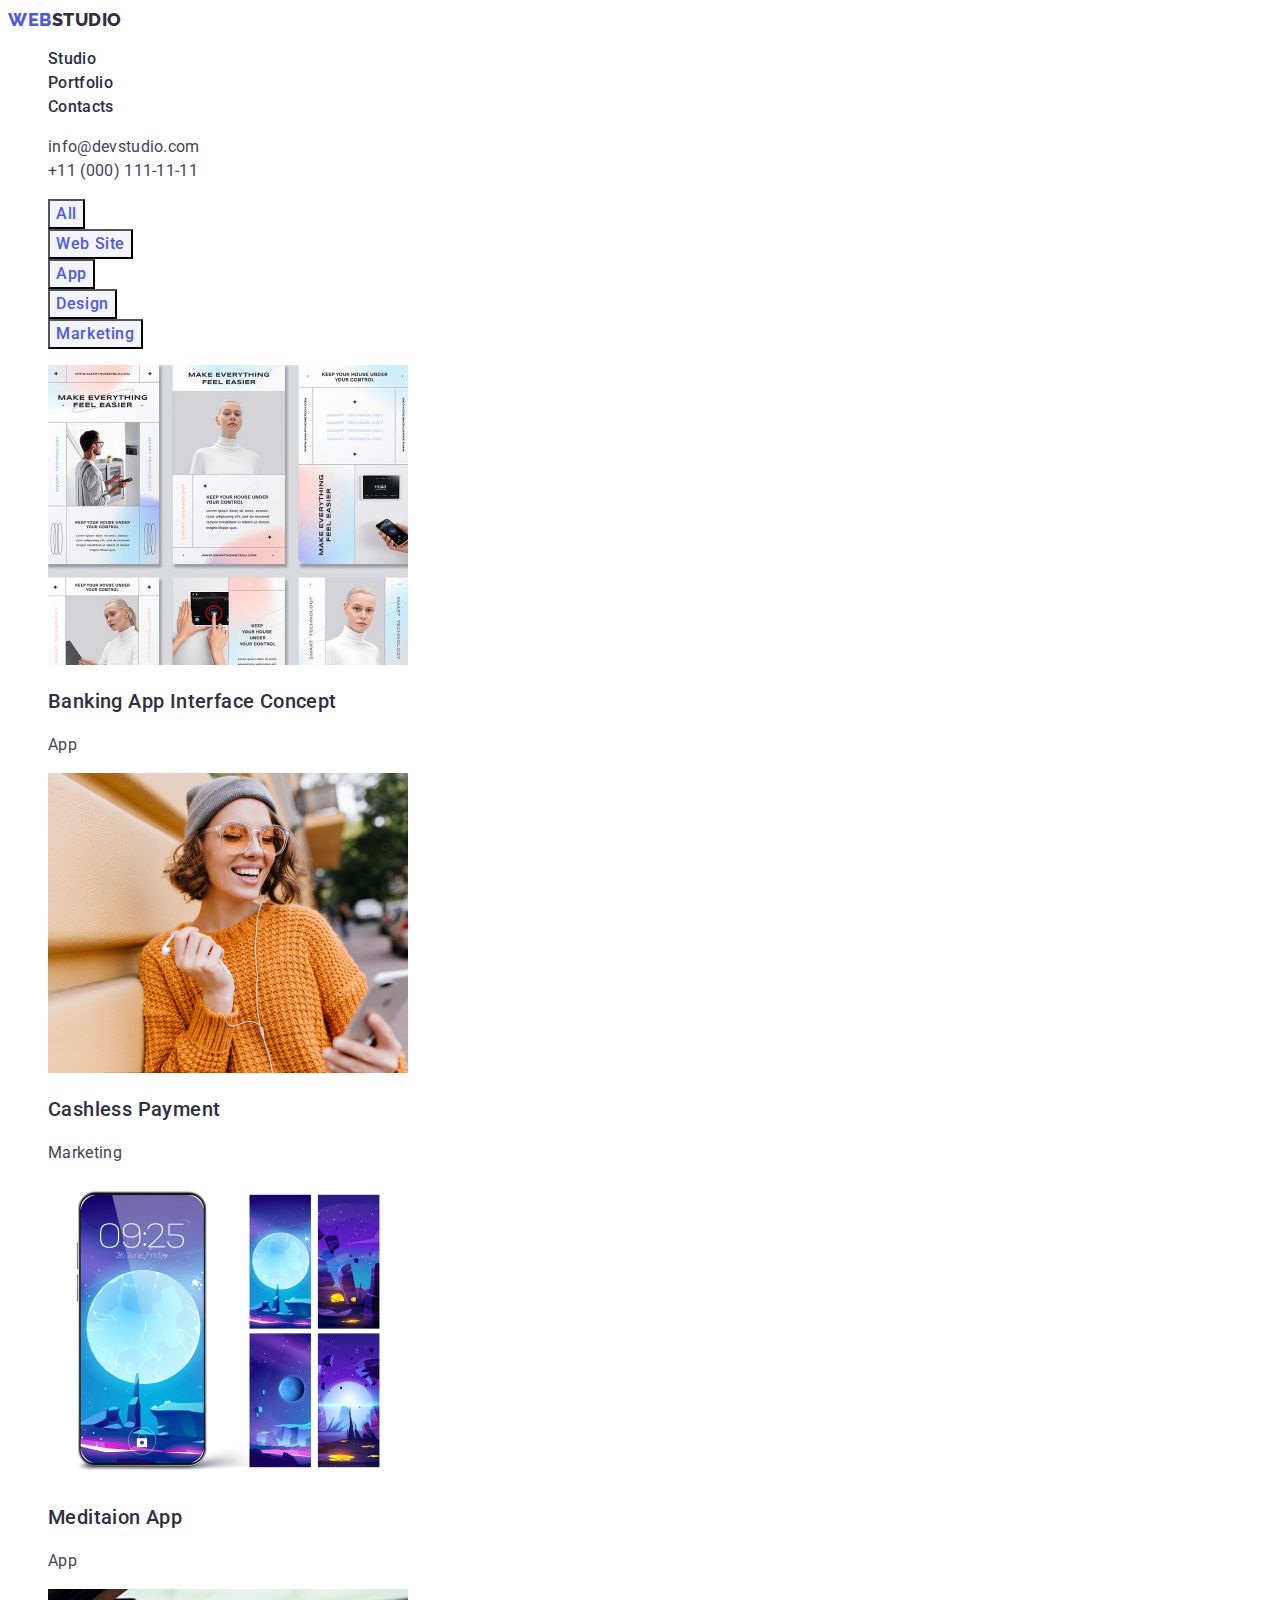
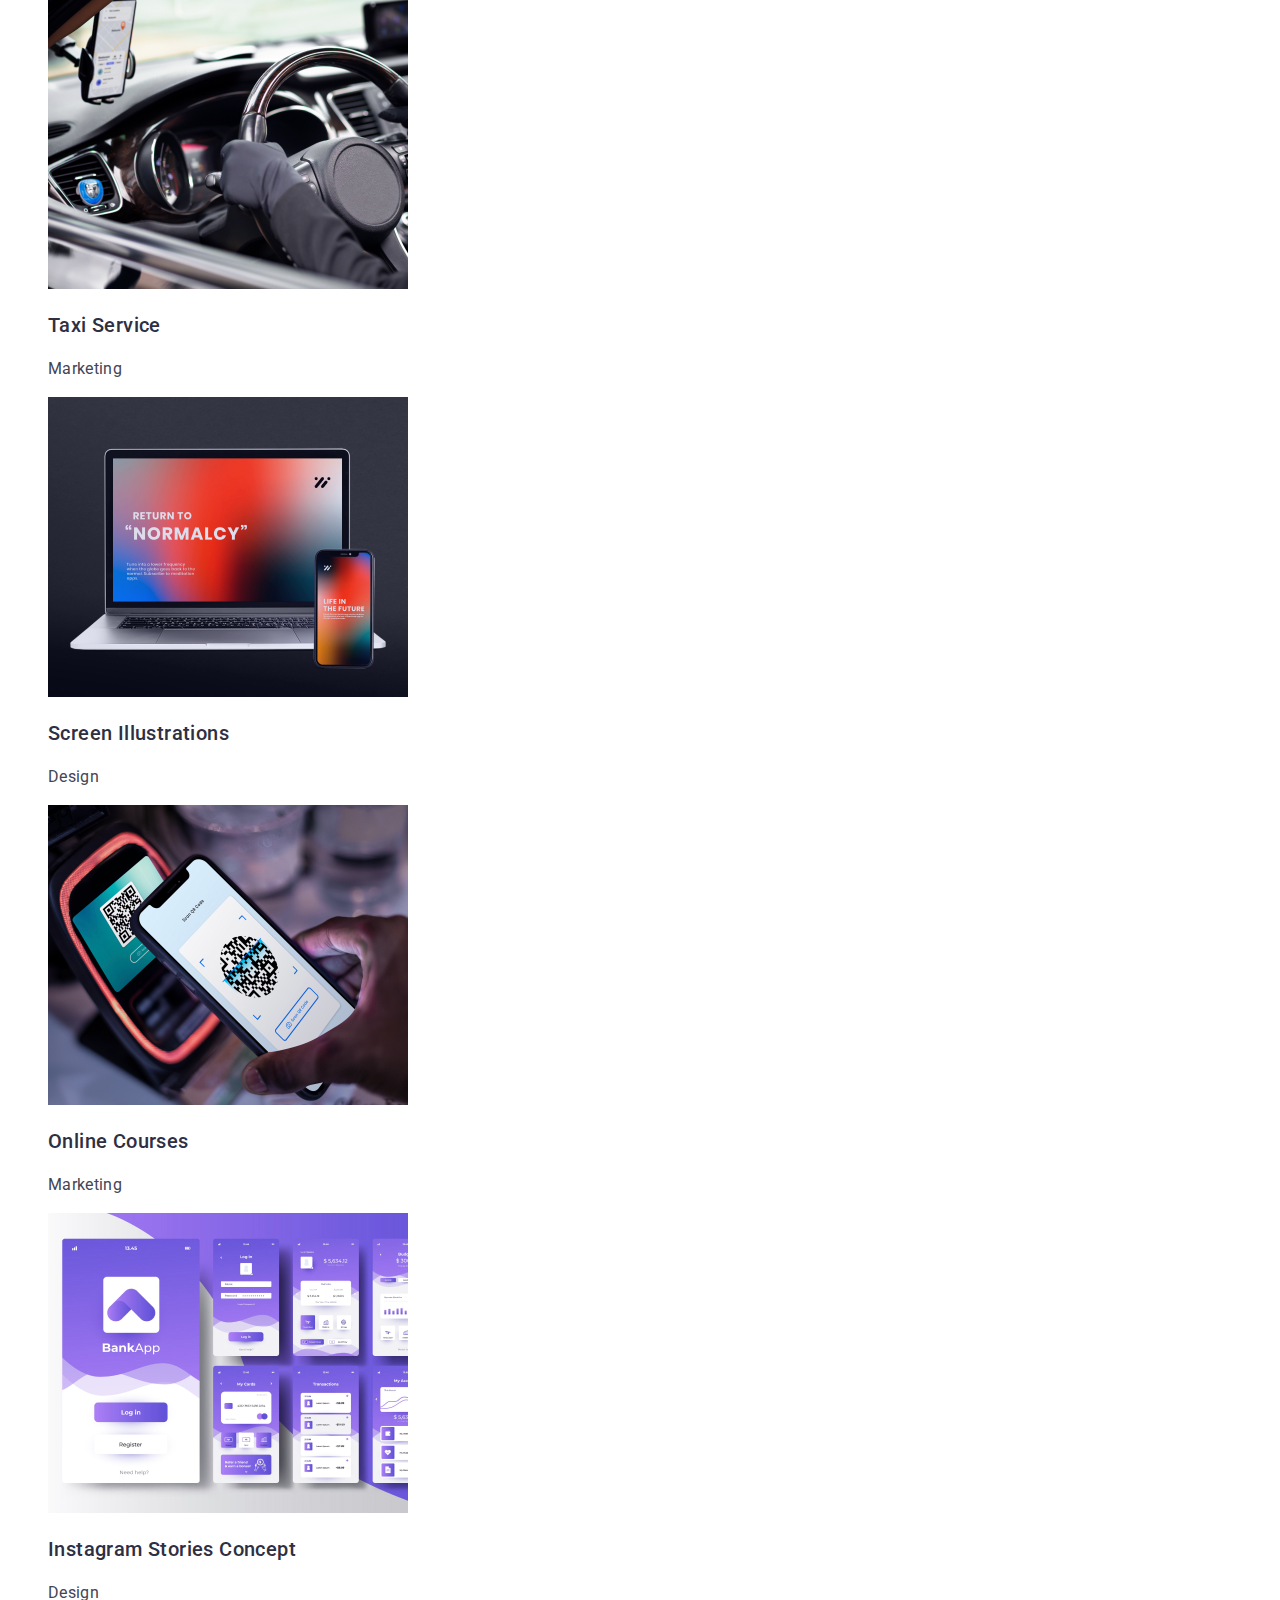
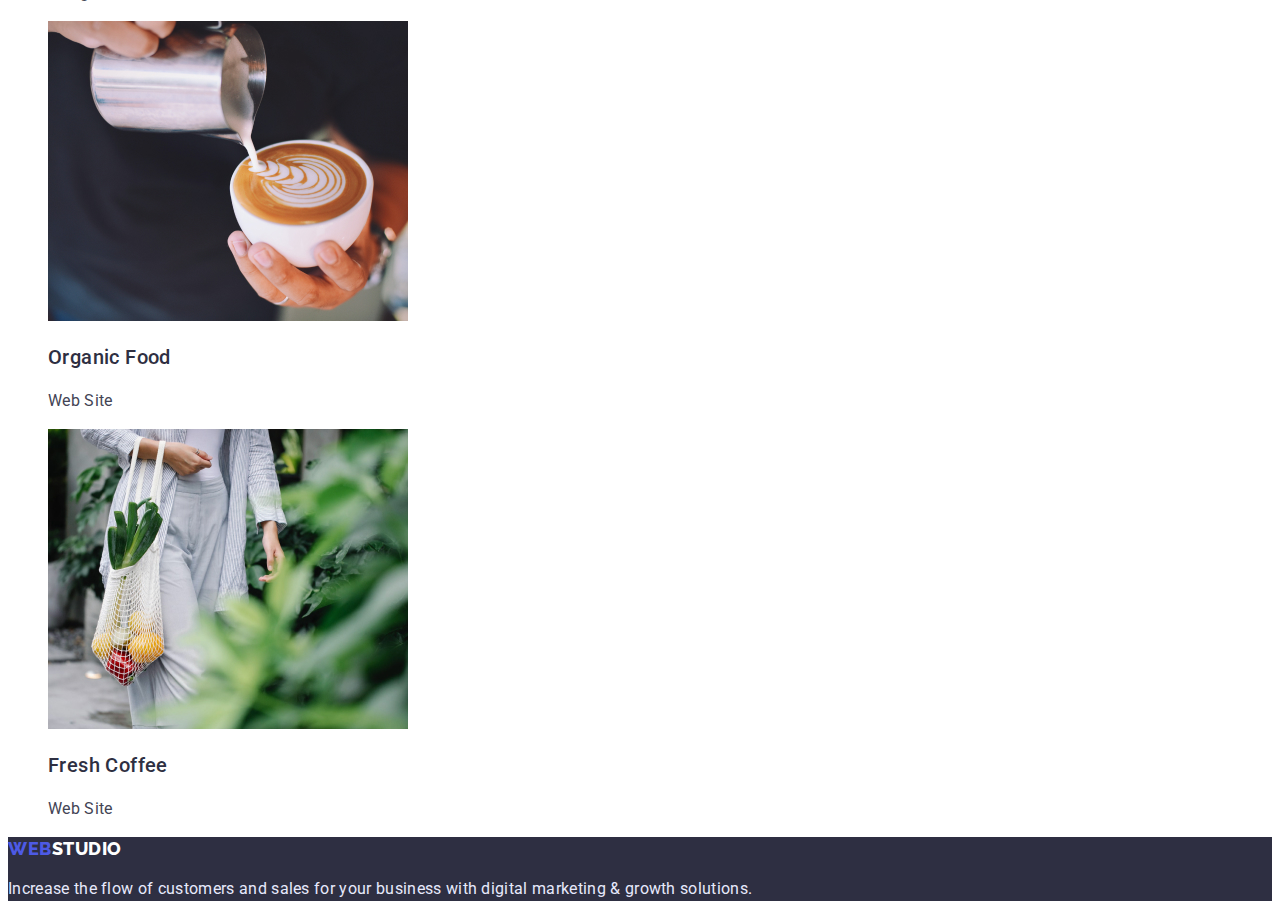
==== portfolio.html @ 86c7952e "Initial commit" ====
<!DOCTYPE html>
<html lang="en">
<head>
    <meta charset="UTF-8">
    <meta http-equiv="X-UA-Compatible" content="IE=edge">
    <meta name="viewport" content="width=device-width, initial-scale=1.0">
    <title>Portfolio | Web Studio</title>
    <link rel="stylesheet" href="./css/styles.css">
    <link rel="preconnect" href="https://fonts.googleapis.com">
    <link rel="preconnect" href="https://fonts.gstatic.com" crossorigin>
    <link href="https://fonts.googleapis.com/css2?family=Raleway:wght@800&family=Roboto:wght@400;500;700;900&display=swap" rel="stylesheet">
</head>
<body>

    <header>
        <nav>
            <a href="./index.html" class="link logo-link">
                <span class="logo-web">Web</span>Studio  
            </a>
            <ul class="list-style">
                <li>
                    <a href="./studio.html" class="link nav-link">Studio</a>
                </li>
                <li>
                    <a href="./portfolio.html" class="link nav-link">Portfolio</a>
                </li>
                <li>
                    <a href="" class="link nav-link">Contacts</a>
                </li>  
            </ul>         
        </nav> 
        <address>
            <ul class="list-style">
                <li>
                    <a href="mailto:info@devstudio.com" class="link contact-link">info@devstudio.com</a>  
                </li>
                <li>
                    <a href="tel:+110001111111" class="link contact-link">+11 (000) 111-11-11</a> 
                </li>
            </ul>
        </address> 
    </header>

    <main>
        <section>
            <ul class="list-style">
                <li>
                    <button class="button" type="button">All</button>
                </li>
                <li>
                    <button class="button" type="button">Web Site</button>
                </li>
                <li>
                    <button class="button" type="button">App</button>
                </li>
                <li>
                    <button class="button" type="button">Design</button>
                </li>
                <li>
                    <button class="button" type="button">Marketing</button>
                </li>
            </ul>

            <ul class="list-style content">
                <li>
                    <img src="./images/portfolio1.jpg" alt="Some Description" width="360">
                    <h3 class="work-name">Banking App Interface Concept</h3>
                    <p class="content-description">App</p>
                </li>
                <li>
                    <img src="./images/portfolio2.jpg" alt="Some Description" width="360">
                    <h3 class="work-name">Cashless Payment</h3>
                    <p class="content-description">Marketing</p>
                </li>
                <li>
                    <img src="./images/portfolio3.jpg" alt="Some Description" width="360">
                    <h3 class="work-name">Meditaion App</h3>
                    <p class="content-description">App</p>
                </li>
                <li>
                    <img src="./images/portfolio4.jpg" alt="Some Description" width="360">
                    <h3 class="work-name">Taxi Service</h3>
                    <p class="content-description">Marketing</p>
                </li>
                <li>
                    <img src="./images/portfolio5.jpg" alt="Some Description" width="360">
                    <h3 class="work-name">Screen Illustrations</h3>
                    <p class="content-description">Design</p>
                </li>
                <li>
                    <img src="./images/portfolio6.jpg" alt="Some Description" width="360">
                    <h3 class="work-name">Online Courses</h3>
                    <p class="content-description">Marketing</p>
                </li>
                <li>
                    <img src="./images/portfolio7.jpg" alt="Some Description" width="360">
                    <h3 class="work-name">Instagram Stories Concept</h3>
                    <p class="content-description">Design</p>
                </li>
                <li>
                    <img src="./images/portfolio8.jpg" alt="Some Description" width="360">
                    <h3 class="work-name">Organic Food</h3>
                    <p class="content-description">Web Site</p>
                </li>
                <li>
                    <img src="./images/portfolio9.jpg" alt="Some Description" width="360">
                    <h3 class="work-name">Fresh Coffee</h3>
                    <p class="content-description">Web Site</p>
                </li>
            </ul>
        </section>

    </main>
    
    <footer class="footer">
        <a href="./index.html" class="link logo-link-footer">
            <span class="logo-web">Web</span>Studio  
        </a>
        <p class="footer-paragraf">Increase the flow of customers and sales for your business with digital marketing & growth solutions.</p>
    </footer>

</body>
</html>
---- css/styles.css ----
:root {
    --iris: #4D5AE5;
    --navy-blue: #2E2F42;
    --green: #31D0AA;
    --slate: #434455;
    --light-slate: #8E8F99;
    --cornflower: #E7E9FC;
    --cloud: #F4F4FD;
    --ocean: #404BBF;
}

body {
    font-family: 'Roboto', sans-serif;
    color: var(--slate);
}
.list-style {
    list-style: none;
}

            /*----------------*/
            /*---LOGO STYLE---*/
            /*----------------*/
.logo-link,
.logo-link-footer {
    font-family: 'Raleway', sans-serif;
    font-weight: 800;
    font-size: 18px;
    line-height: 1.3;
    letter-spacing: 0.03em;
    text-transform: uppercase;
    color: var(--navy-blue);
}
.logo-link-footer {
    color: white;
}
.logo-web {
    color: var(--iris);
}

            /*--------------------------*/
            /*---HEADER STYLE SETTING---*/
            /*--------------------------*/
.link {
    text-decoration: none;
}
.nav-link {
    font-weight: 500;
    font-size: 16px;
    line-height: 1.5;
    color: var(--navy-blue);
    letter-spacing: 0.02em;
}
    .nav-link:hover {
        color: var(--iris);
    }

.contact-link {
    font-style: normal;
    font-size: 16px;
    line-height: 1.5;
    letter-spacing: 0.02em;
    color: var(--slate);
}

            /*--------------------------*/
            /*---FOOTER STYLE SETTING---*/
            /*--------------------------*/
.footer {
    background-color: var(--navy-blue);
    color: var(--cornflower);
}
.footer-paragraf {
    font-size: 16px;
    line-height: 1.5;
    letter-spacing: 0.02em;
}

            /*-----------------------------*/
            /*---MAIN PAGE STYLE SETTING---*/
            /*-----------------------------*/
.title-of-page {
    background-color: var(--navy-blue);
}
.big-white-text {
    color: white;
    font-weight: 700;
    font-size: 56px;
    line-height: 1.07;
    letter-spacing: 0.02em;
    text-align: center;
}
.order-btn {
    background-color: var(--iris);
    color: white;
    font-family: 'Roboto', sans-serif;
    font-weight: 500;
    font-size: 16px;
    line-height: 1.5;
    letter-spacing: 0.04em;
}
    .order-btn:hover {
        cursor: pointer;
    }


.advantages-title {
    font-weight: 500;
    font-size: 20px;
    line-height: 1.2;
    color: var(--navy-blue);
    letter-spacing: 0.02em;
}
.advantages-description {
    font-size: 16px;
    line-height: 1.5;
    letter-spacing: 0.02em;
    color: var(--slate);
}
.section-title {
    font-weight: 700;
    font-size: 36px;
    line-height: 1.1;
    text-align: center;
    text-transform: capitalize;
    letter-spacing: 0.02em;
    color: var(--navy-blue);
}

.our-team {
    background-color: var(--cloud);
}
.our-team-item {
    background-color: white;
}
.member-name,
.work-name {
    font-weight: 500;
    font-size: 20px;
    line-height: 1.2;
    letter-spacing: 0.02em;
    color: var(--navy-blue);
}
.content-description {
    font-size: 16px;
    line-height: 1.5;
    letter-spacing: 0.02em;
    color: var(--slate);
}

            /*----------------------------------*/
            /*---PORTFOLIO PAGE STYLE SETTING---*/
            /*----------------------------------*/

.button {
    background-color: var(--cloud);
    color: var(--iris);
    font-family: 'Roboto', sans-serif;
    font-weight: 500;
    font-size: 16px;
    line-height: 1.5;
    text-align: center;
    letter-spacing: 0.04em;
}
    .button:hover {
        background-color: var(--ocean);
        color: white;
        cursor: pointer;
    }
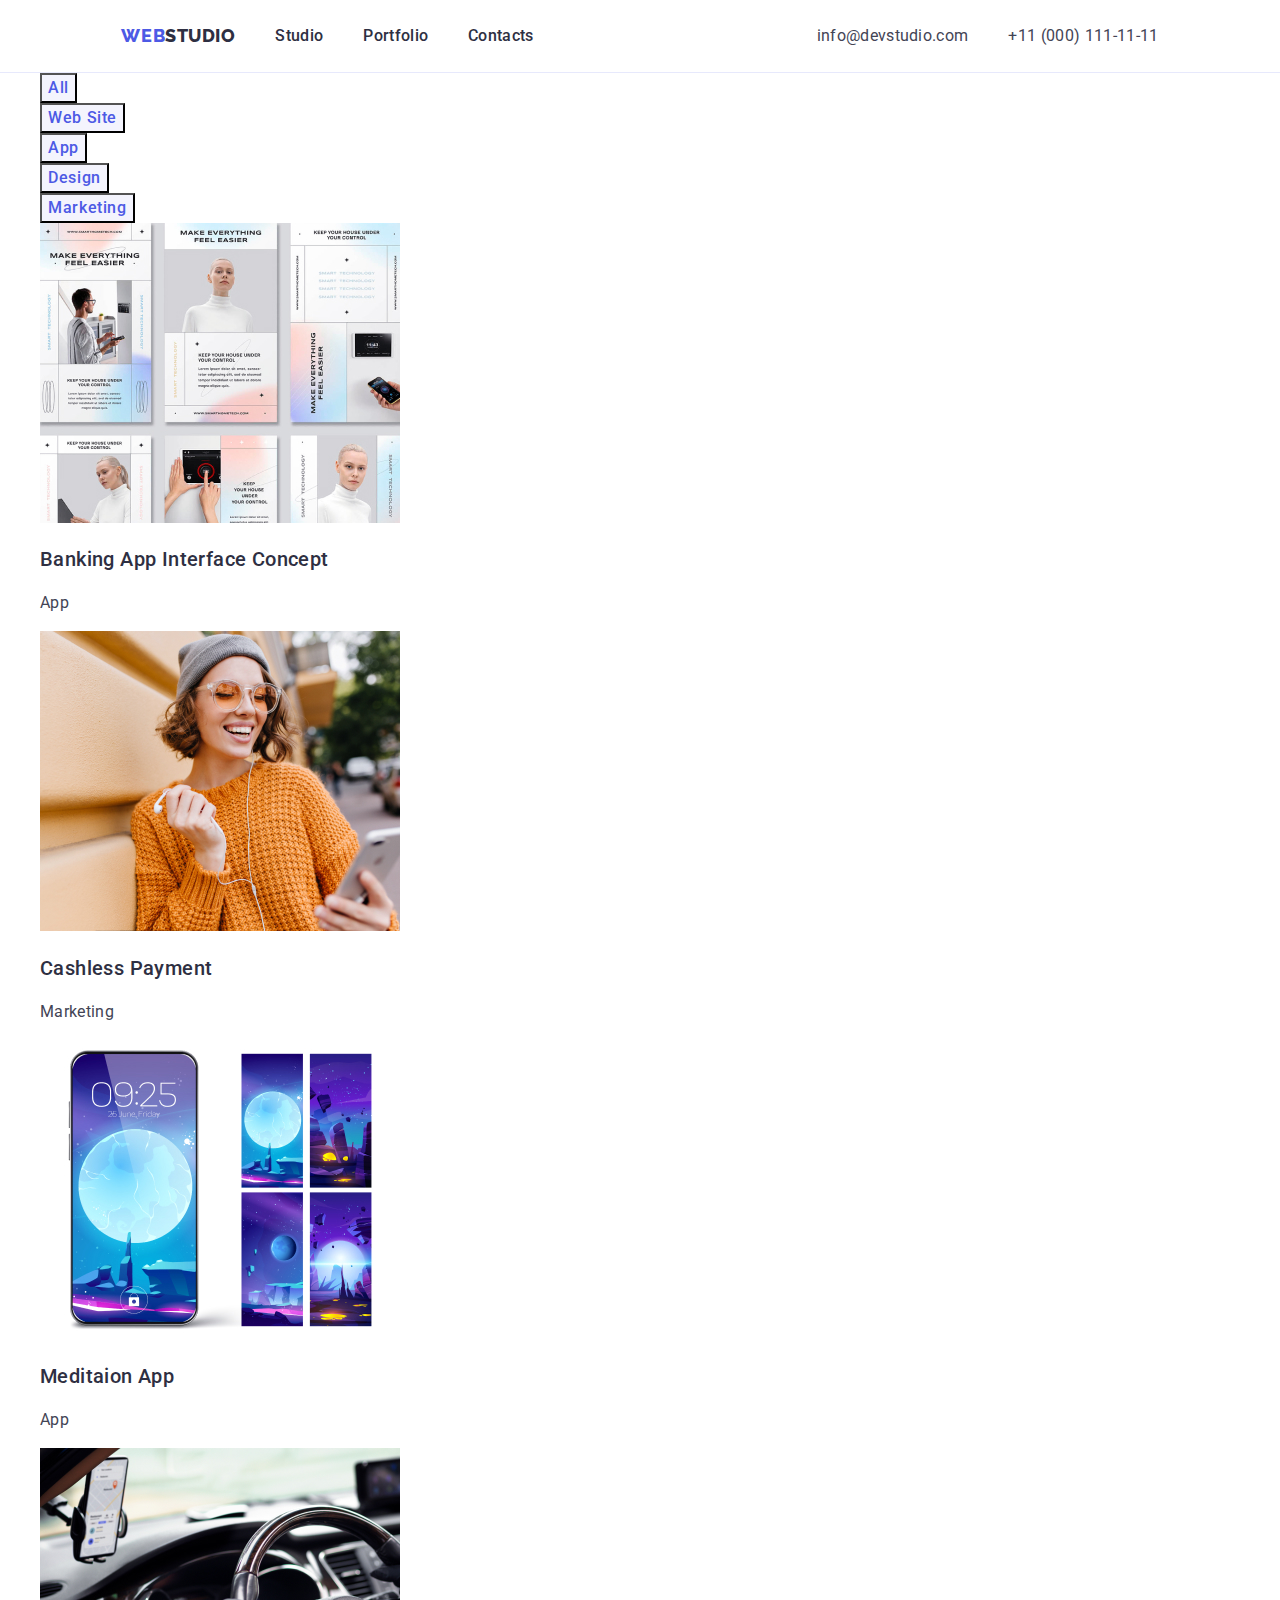
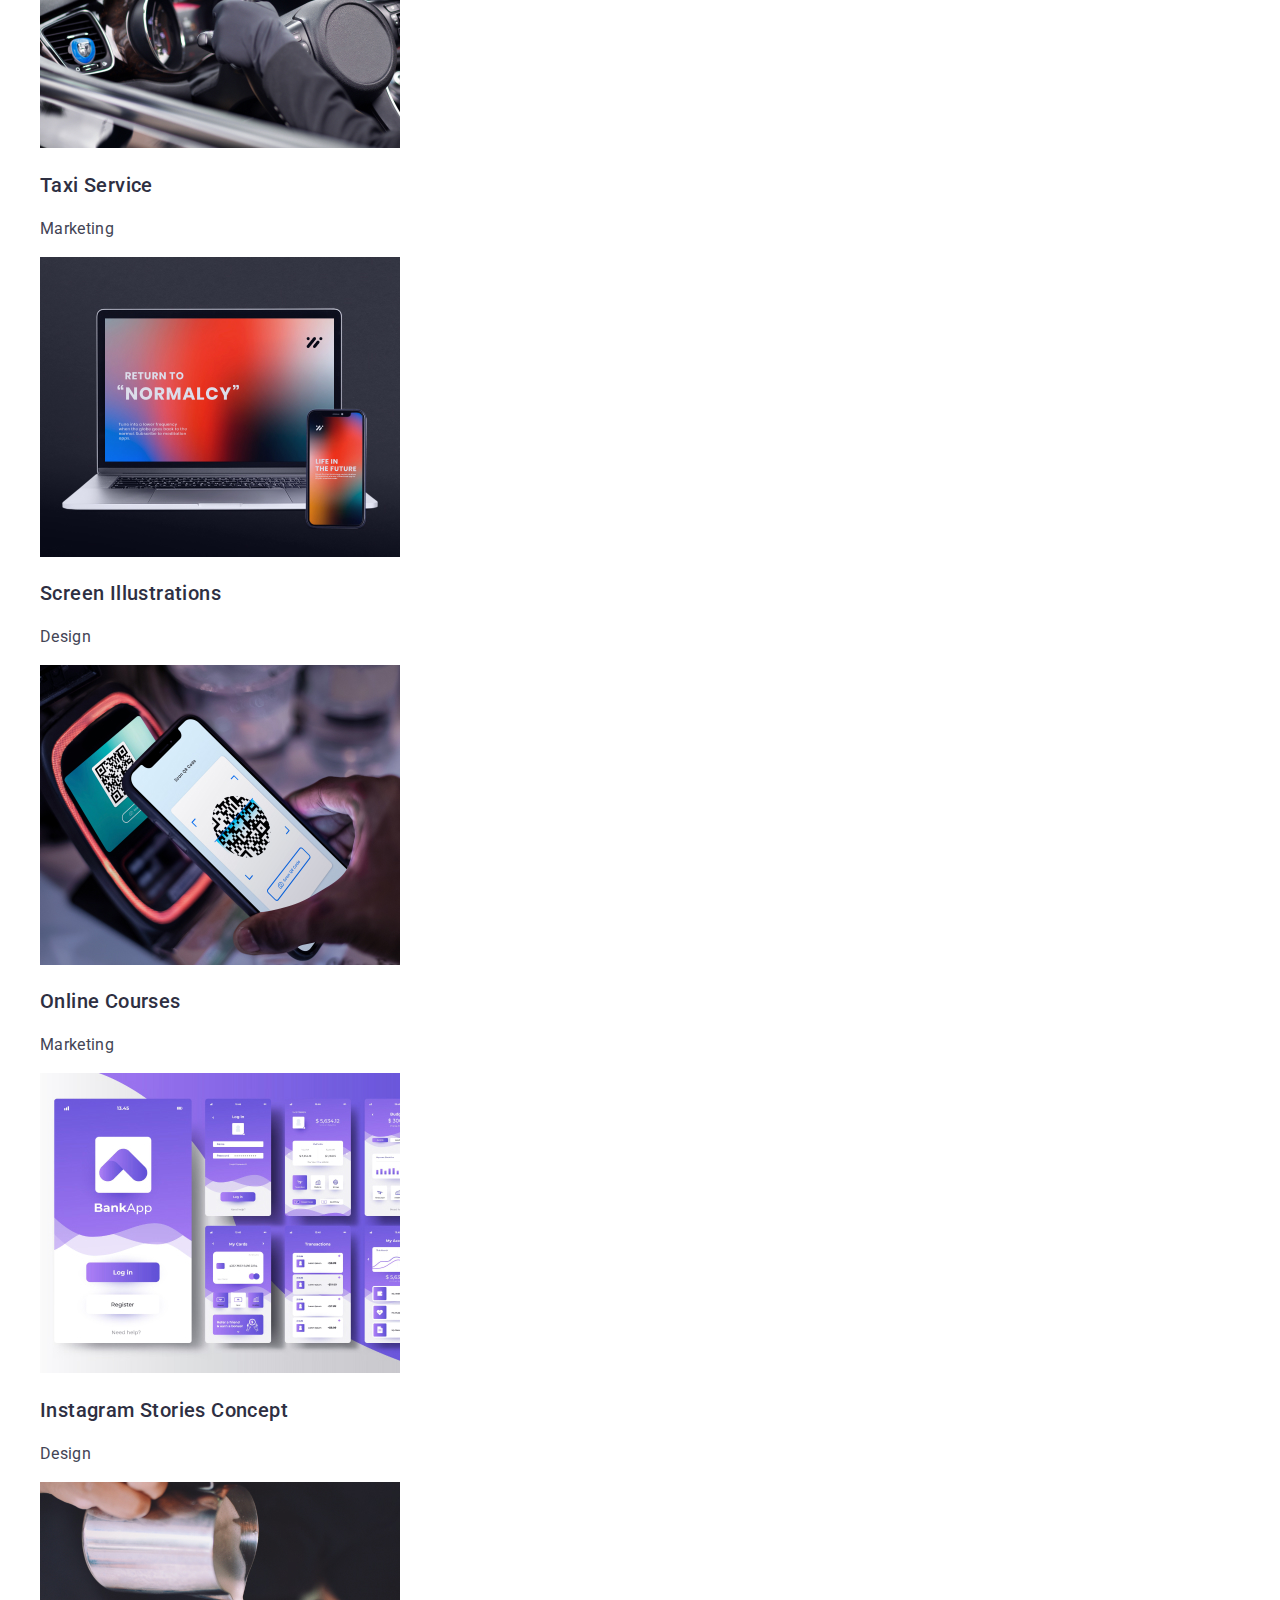
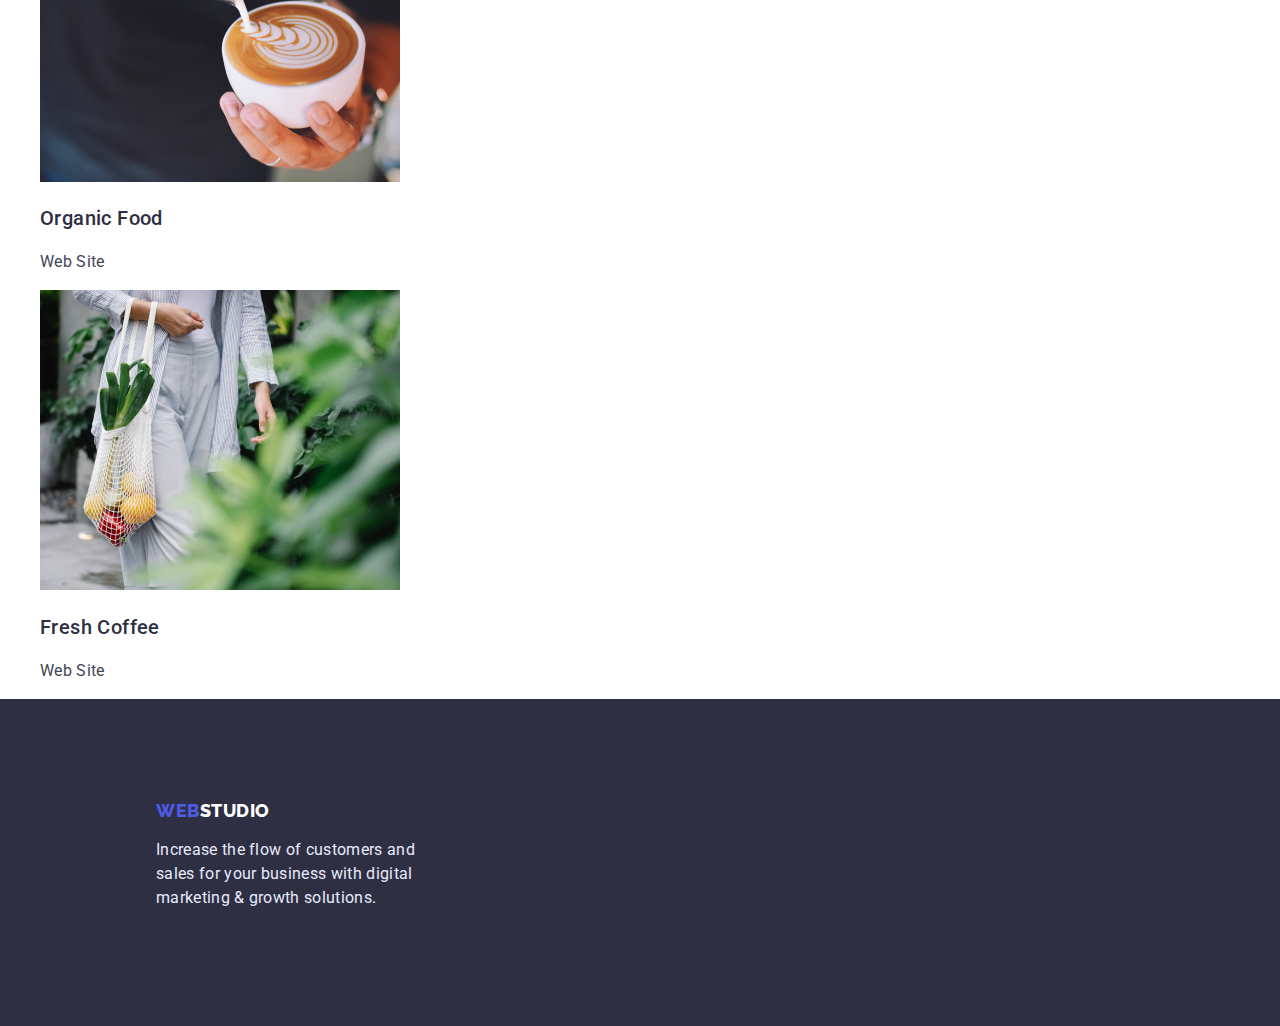
==== commit 17ac1aaa: "Style changes." ====
--- a/portfolio.html
+++ b/portfolio.html
@@ -5,6 +5,7 @@
     <meta http-equiv="X-UA-Compatible" content="IE=edge">
     <meta name="viewport" content="width=device-width, initial-scale=1.0">
     <title>Portfolio | Web Studio</title>
+    <link rel="stylesheet" href="https://cdn.jsdelivr.net/npm/modern-normalize@1.1.0/modern-normalize.css">
     <link rel="stylesheet" href="./css/styles.css">
     <link rel="preconnect" href="https://fonts.googleapis.com">
     <link rel="preconnect" href="https://fonts.gstatic.com" crossorigin>
@@ -12,112 +13,117 @@
 </head>
 <body>
 
-    <header>
-        <nav>
-            <a href="./index.html" class="link logo-link">
+    <div class="container">
+
+        <header class="header">
+            <nav class="nav">
+                <a href="./index.html" class="link logo-link">
+                    <span class="logo-web">Web</span>Studio  
+                </a>
+                <ul class="list-style links-list">
+                    <li>
+                        <a href="" class="link nav-link">Studio</a>
+                    </li>
+                    <li>
+                        <a href="./portfolio.html" class="link nav-link">Portfolio</a>
+                    </li>
+                    <li>
+                        <a href="" class="link nav-link">Contacts</a>
+                    </li>  
+                </ul>         
+            </nav> 
+            <address>
+                <ul class="list-style address">
+                    <li>
+                        <a href="mailto:info@devstudio.com" class="link contact-link">info@devstudio.com</a>  
+                    </li>
+                    <li>
+                        <a href="tel:+110001111111" class="link contact-link">+11 (000) 111-11-11</a> 
+                    </li>
+                </ul>
+            </address> 
+        </header>
+    
+        <main>
+            <section>
+                <ul class="list-style">
+                    <li>
+                        <button class="button" type="button">All</button>
+                    </li>
+                    <li>
+                        <button class="button" type="button">Web Site</button>
+                    </li>
+                    <li>
+                        <button class="button" type="button">App</button>
+                    </li>
+                    <li>
+                        <button class="button" type="button">Design</button>
+                    </li>
+                    <li>
+                        <button class="button" type="button">Marketing</button>
+                    </li>
+                </ul>
+    
+                <ul class="list-style content">
+                    <li>
+                        <img src="./images/portfolio1.jpg" alt="Some Description" width="360">
+                        <h3 class="work-name">Banking App Interface Concept</h3>
+                        <p class="content-description">App</p>
+                    </li>
+                    <li>
+                        <img src="./images/portfolio2.jpg" alt="Some Description" width="360">
+                        <h3 class="work-name">Cashless Payment</h3>
+                        <p class="content-description">Marketing</p>
+                    </li>
+                    <li>
+                        <img src="./images/portfolio3.jpg" alt="Some Description" width="360">
+                        <h3 class="work-name">Meditaion App</h3>
+                        <p class="content-description">App</p>
+                    </li>
+                    <li>
+                        <img src="./images/portfolio4.jpg" alt="Some Description" width="360">
+                        <h3 class="work-name">Taxi Service</h3>
+                        <p class="content-description">Marketing</p>
+                    </li>
+                    <li>
+                        <img src="./images/portfolio5.jpg" alt="Some Description" width="360">
+                        <h3 class="work-name">Screen Illustrations</h3>
+                        <p class="content-description">Design</p>
+                    </li>
+                    <li>
+                        <img src="./images/portfolio6.jpg" alt="Some Description" width="360">
+                        <h3 class="work-name">Online Courses</h3>
+                        <p class="content-description">Marketing</p>
+                    </li>
+                    <li>
+                        <img src="./images/portfolio7.jpg" alt="Some Description" width="360">
+                        <h3 class="work-name">Instagram Stories Concept</h3>
+                        <p class="content-description">Design</p>
+                    </li>
+                    <li>
+                        <img src="./images/portfolio8.jpg" alt="Some Description" width="360">
+                        <h3 class="work-name">Organic Food</h3>
+                        <p class="content-description">Web Site</p>
+                    </li>
+                    <li>
+                        <img src="./images/portfolio9.jpg" alt="Some Description" width="360">
+                        <h3 class="work-name">Fresh Coffee</h3>
+                        <p class="content-description">Web Site</p>
+                    </li>
+                </ul>
+            </section>
+    
+        </main>
+        
+        <footer class="footer">
+            <a href="./index.html" class="link logo-link-footer">
                 <span class="logo-web">Web</span>Studio  
             </a>
-            <ul class="list-style">
-                <li>
-                    <a href="./studio.html" class="link nav-link">Studio</a>
-                </li>
-                <li>
-                    <a href="./portfolio.html" class="link nav-link">Portfolio</a>
-                </li>
-                <li>
-                    <a href="" class="link nav-link">Contacts</a>
-                </li>  
-            </ul>         
-        </nav> 
-        <address>
-            <ul class="list-style">
-                <li>
-                    <a href="mailto:info@devstudio.com" class="link contact-link">info@devstudio.com</a>  
-                </li>
-                <li>
-                    <a href="tel:+110001111111" class="link contact-link">+11 (000) 111-11-11</a> 
-                </li>
-            </ul>
-        </address> 
-    </header>
+            <p class="footer-paragraf">Increase the flow of customers and sales for your business with digital marketing & growth solutions.</p>
+        </footer>
 
-    <main>
-        <section>
-            <ul class="list-style">
-                <li>
-                    <button class="button" type="button">All</button>
-                </li>
-                <li>
-                    <button class="button" type="button">Web Site</button>
-                </li>
-                <li>
-                    <button class="button" type="button">App</button>
-                </li>
-                <li>
-                    <button class="button" type="button">Design</button>
-                </li>
-                <li>
-                    <button class="button" type="button">Marketing</button>
-                </li>
-            </ul>
+    </div>
 
-            <ul class="list-style content">
-                <li>
-                    <img src="./images/portfolio1.jpg" alt="Some Description" width="360">
-                    <h3 class="work-name">Banking App Interface Concept</h3>
-                    <p class="content-description">App</p>
-                </li>
-                <li>
-                    <img src="./images/portfolio2.jpg" alt="Some Description" width="360">
-                    <h3 class="work-name">Cashless Payment</h3>
-                    <p class="content-description">Marketing</p>
-                </li>
-                <li>
-                    <img src="./images/portfolio3.jpg" alt="Some Description" width="360">
-                    <h3 class="work-name">Meditaion App</h3>
-                    <p class="content-description">App</p>
-                </li>
-                <li>
-                    <img src="./images/portfolio4.jpg" alt="Some Description" width="360">
-                    <h3 class="work-name">Taxi Service</h3>
-                    <p class="content-description">Marketing</p>
-                </li>
-                <li>
-                    <img src="./images/portfolio5.jpg" alt="Some Description" width="360">
-                    <h3 class="work-name">Screen Illustrations</h3>
-                    <p class="content-description">Design</p>
-                </li>
-                <li>
-                    <img src="./images/portfolio6.jpg" alt="Some Description" width="360">
-                    <h3 class="work-name">Online Courses</h3>
-                    <p class="content-description">Marketing</p>
-                </li>
-                <li>
-                    <img src="./images/portfolio7.jpg" alt="Some Description" width="360">
-                    <h3 class="work-name">Instagram Stories Concept</h3>
-                    <p class="content-description">Design</p>
-                </li>
-                <li>
-                    <img src="./images/portfolio8.jpg" alt="Some Description" width="360">
-                    <h3 class="work-name">Organic Food</h3>
-                    <p class="content-description">Web Site</p>
-                </li>
-                <li>
-                    <img src="./images/portfolio9.jpg" alt="Some Description" width="360">
-                    <h3 class="work-name">Fresh Coffee</h3>
-                    <p class="content-description">Web Site</p>
-                </li>
-            </ul>
-        </section>
-
-    </main>
-    
-    <footer class="footer">
-        <a href="./index.html" class="link logo-link-footer">
-            <span class="logo-web">Web</span>Studio  
-        </a>
-        <p class="footer-paragraf">Increase the flow of customers and sales for your business with digital marketing & growth solutions.</p>
-    </footer>
 
 </body>
 </html>--- a/css/styles.css
+++ b/css/styles.css
@@ -13,6 +13,13 @@
     font-family: 'Roboto', sans-serif;
     color: var(--slate);
 }
+ul {
+    margin: 0;
+}
+/*.container {
+    width: 1158px;
+}*/
+
 .list-style {
     list-style: none;
 }
@@ -40,6 +47,28 @@
             /*--------------------------*/
             /*---HEADER STYLE SETTING---*/
             /*--------------------------*/
+
+.header {
+    display: flex;
+    align-items: center;
+    justify-content: space-around;
+    padding: 24px 0;
+    border-bottom: 1px solid var(--cornflower);
+}
+.nav {
+    display: flex;
+    align-items: center;
+}
+.links-list {
+    display: flex;
+    align-items: center;
+    gap: 40px;
+}
+.address {
+    display: flex;
+    align-items: center;
+    gap: 40px;
+}
 .link {
     text-decoration: none;
 }
@@ -61,6 +90,9 @@
     letter-spacing: 0.02em;
     color: var(--slate);
 }
+.contact-link:hover {
+    color: var(--ocean);
+}
 
             /*--------------------------*/
             /*---FOOTER STYLE SETTING---*/
@@ -68,11 +100,14 @@
 .footer {
     background-color: var(--navy-blue);
     color: var(--cornflower);
+    padding: 100px 156px;
 }
 .footer-paragraf {
     font-size: 16px;
     line-height: 1.5;
     letter-spacing: 0.02em;
+    width: 264px;
+    margin-top: 16px;
 }
 
             /*-----------------------------*/
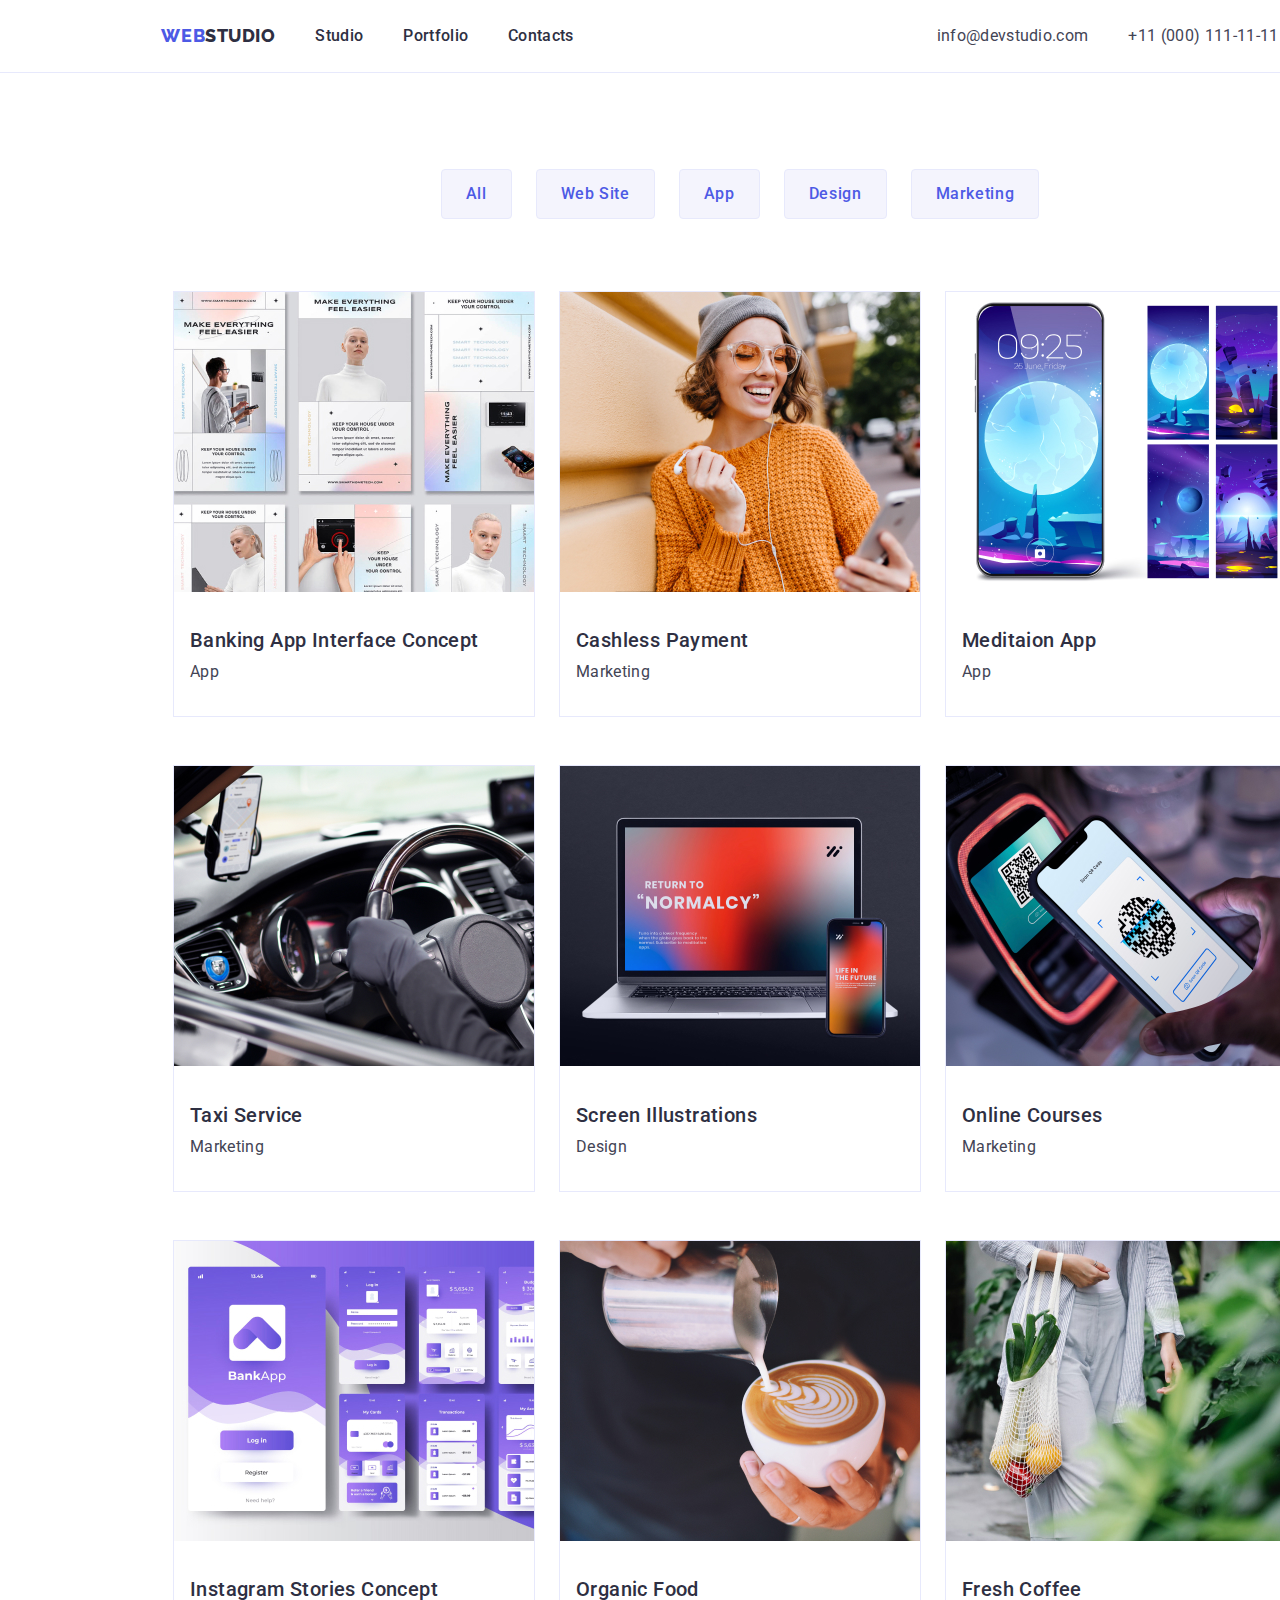
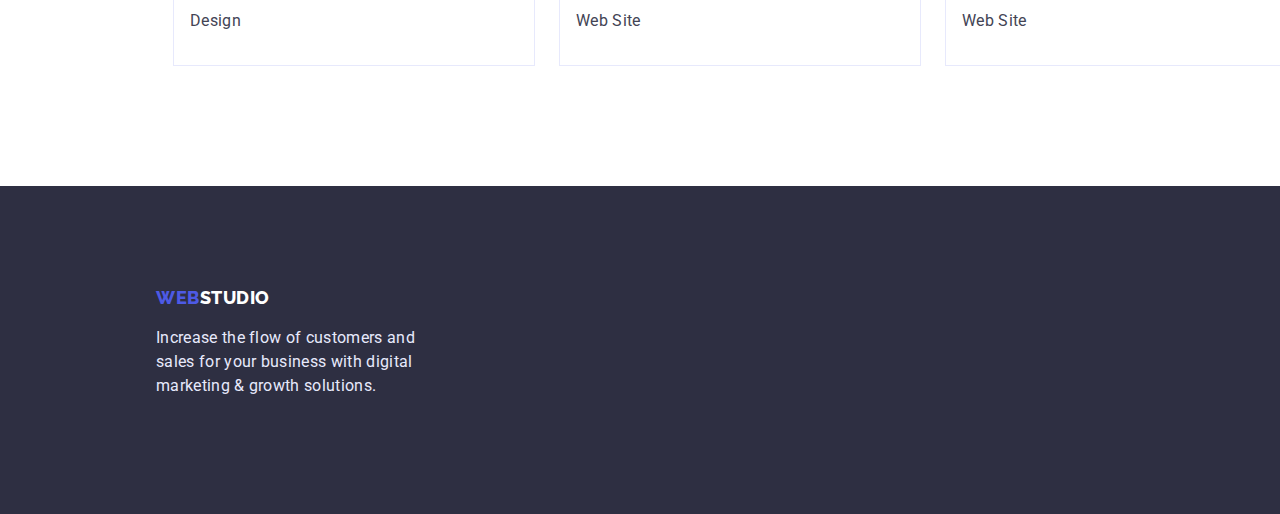
==== commit 00c128b8: "All changes of hw 3" ====
--- a/portfolio.html
+++ b/portfolio.html
@@ -46,7 +46,7 @@
     
         <main>
             <section>
-                <ul class="list-style">
+                <ul class="buttons list-style">
                     <li>
                         <button class="button" type="button">All</button>
                     </li>
@@ -111,8 +111,7 @@
                         <p class="content-description">Web Site</p>
                     </li>
                 </ul>
-            </section>
-    
+            </section>    
         </main>
         
         <footer class="footer">
--- a/css/styles.css
+++ b/css/styles.css
@@ -16,9 +16,9 @@
 ul {
     margin: 0;
 }
-/*.container {
-    width: 1158px;
-}*/
+.container {
+    width: 1440px;
+}
 
 .list-style {
     list-style: none;
@@ -113,16 +113,55 @@
             /*-----------------------------*/
             /*---MAIN PAGE STYLE SETTING---*/
             /*-----------------------------*/
+
+.section:nth-child(1) {
+    display: flex;
+    flex-direction: column;
+    justify-content: center;
+    align-items: center;
+    padding: 188px 0;
+}
+.section:nth-child(2) > ul {
+    display: flex;
+    flex-direction: row;
+    justify-content: center;
+    column-gap: 24px;
+    padding: 120px 156px;
+}
+.section:nth-child(2) > ul > li {
+    width: 264px;
+}
+.section:nth-child(3) > ul {
+    display: flex;
+    justify-content: center;
+    column-gap: 24px;
+}
+.section:nth-child(4) {
+    padding: 120px 156px;
+    margin-top: 120px;
+}
+.section:nth-child(4) > ul {
+    display: flex;
+    justify-content: center;
+    column-gap: 24px;
+}
+.section:nth-child(4) > ul > li {
+    box-shadow: 0px 1px 6px rgba(46, 47, 66, 0.08), 0px 1px 1px rgba(46, 47, 66, 0.16), 0px 2px 1px rgba(46, 47, 66, 0.08);
+    border-radius: 0px 0px 4px 4px;
+    border: none;
+}
 .title-of-page {
     background-color: var(--navy-blue);
 }
 .big-white-text {
+    width: 500px;
     color: white;
     font-weight: 700;
     font-size: 56px;
     line-height: 1.07;
     letter-spacing: 0.02em;
     text-align: center;
+    margin-bottom: 48px;
 }
 .order-btn {
     background-color: var(--iris);
@@ -132,9 +171,15 @@
     font-size: 16px;
     line-height: 1.5;
     letter-spacing: 0.04em;
+    margin: 0 auto;
+    padding: 16px 32px;
+    box-shadow: 0px 4px 4px rgba(0, 0, 0, 0.15);
+    border-radius: 4px;
+    border: none;
 }
     .order-btn:hover {
         cursor: pointer;
+        background-color: var(--ocean);
     }
 
 
@@ -159,6 +204,8 @@
     text-transform: capitalize;
     letter-spacing: 0.02em;
     color: var(--navy-blue);
+    margin-top: 0;
+    margin-bottom: 72px;
 }
 
 .our-team {
@@ -174,18 +221,40 @@
     line-height: 1.2;
     letter-spacing: 0.02em;
     color: var(--navy-blue);
+    margin-top: 32px;
+    margin-bottom: 8px;
+}
+.member-name {
+    text-align: center;
+}
+.work-name {
+    margin-top: 32px;
+    margin-left: 16px;
 }
 .content-description {
     font-size: 16px;
     line-height: 1.5;
     letter-spacing: 0.02em;
     color: var(--slate);
+    margin-top: 0;
+    margin-bottom: 32px;
+    margin-left: 16px;
+}
+.our-team-item > .content-description {
+    text-align: center;
 }
 
             /*----------------------------------*/
             /*---PORTFOLIO PAGE STYLE SETTING---*/
             /*----------------------------------*/
 
+.buttons {
+    display: flex;
+    column-gap: 24px;
+    justify-content: center;
+    padding-top: 96px;
+    padding-bottom: 72px; 
+}
 .button {
     background-color: var(--cloud);
     color: var(--iris);
@@ -195,9 +264,23 @@
     line-height: 1.5;
     text-align: center;
     letter-spacing: 0.04em;
+    border: 1px solid var(--cornflower);
+    border-radius: 4px;
+    padding: 12px 24px;
 }
     .button:hover {
         background-color: var(--ocean);
         color: white;
         cursor: pointer;
-    }+    }
+.content {
+    display: flex; 
+    column-gap: 24px;
+    row-gap: 48px;
+    flex-wrap: wrap;
+    justify-content: center;
+    margin-bottom: 120px;
+}
+.content > li {
+    border: 1px solid var(--cornflower);
+}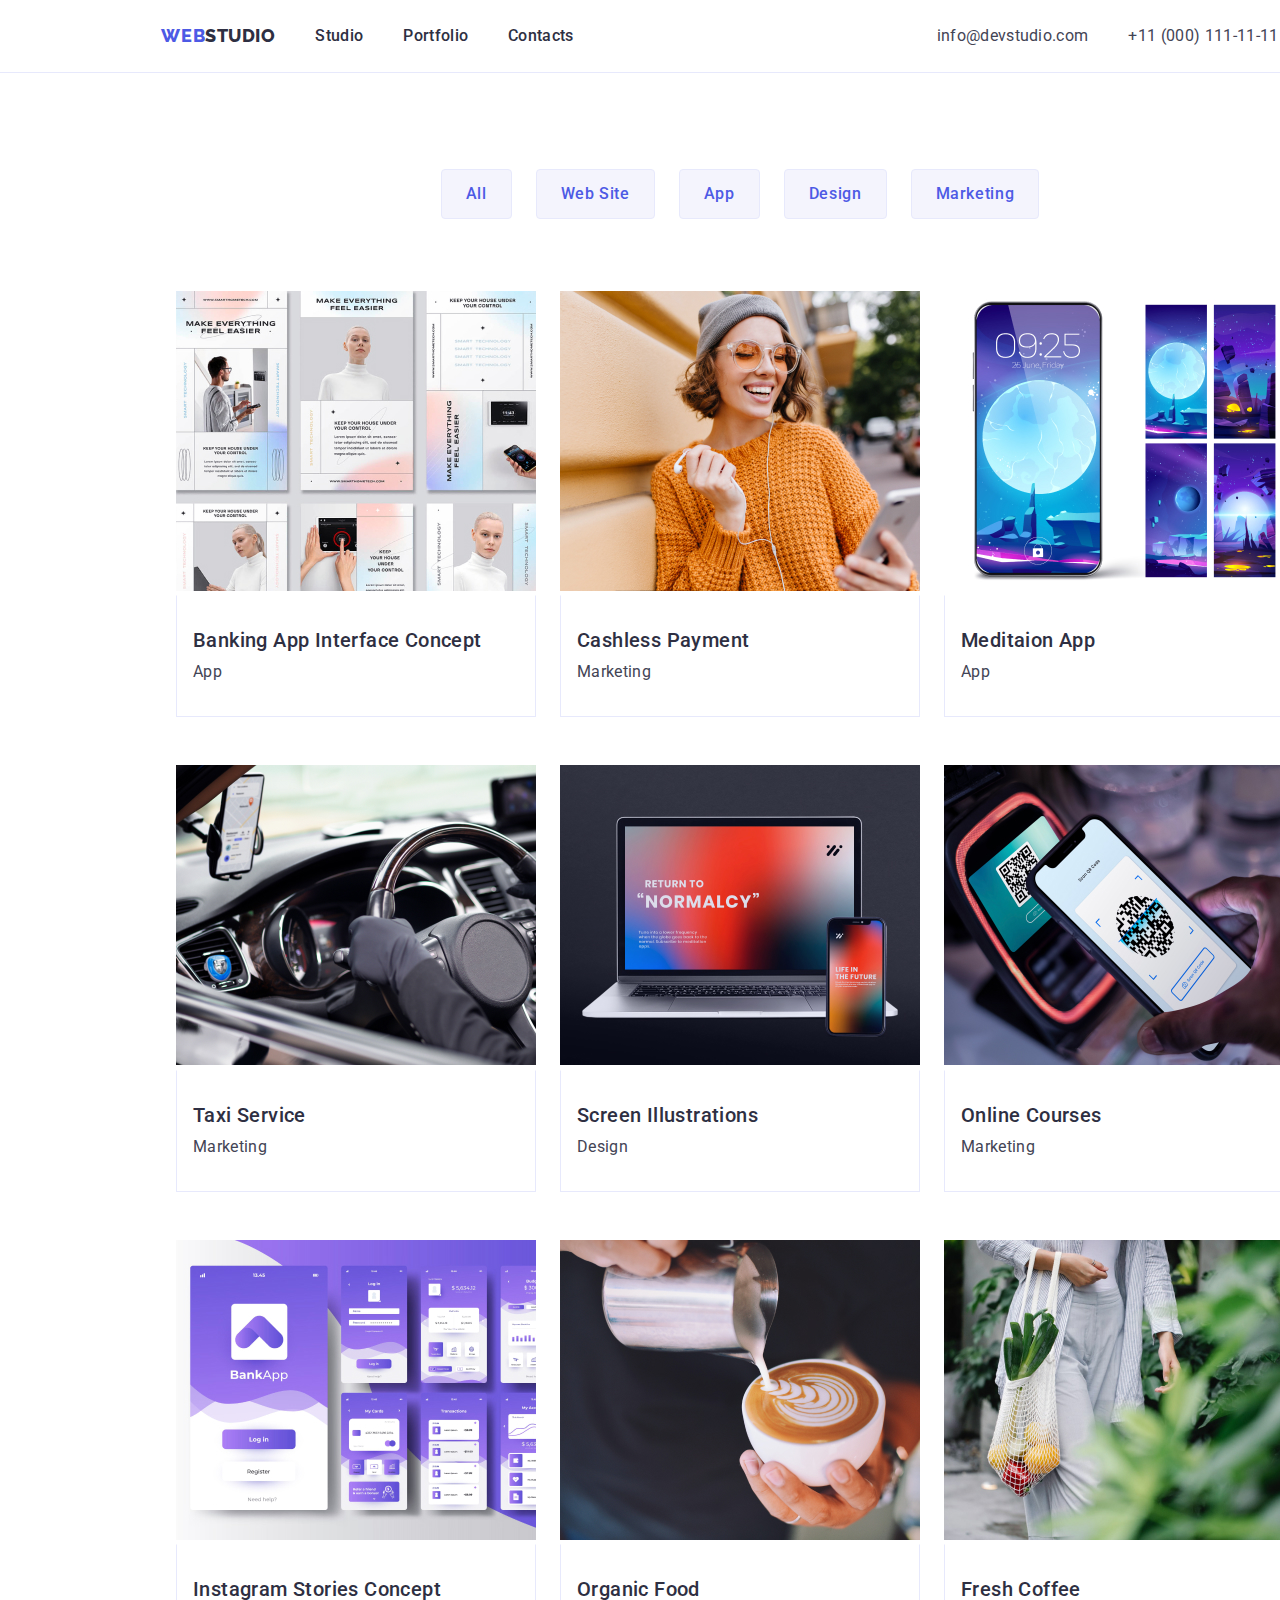
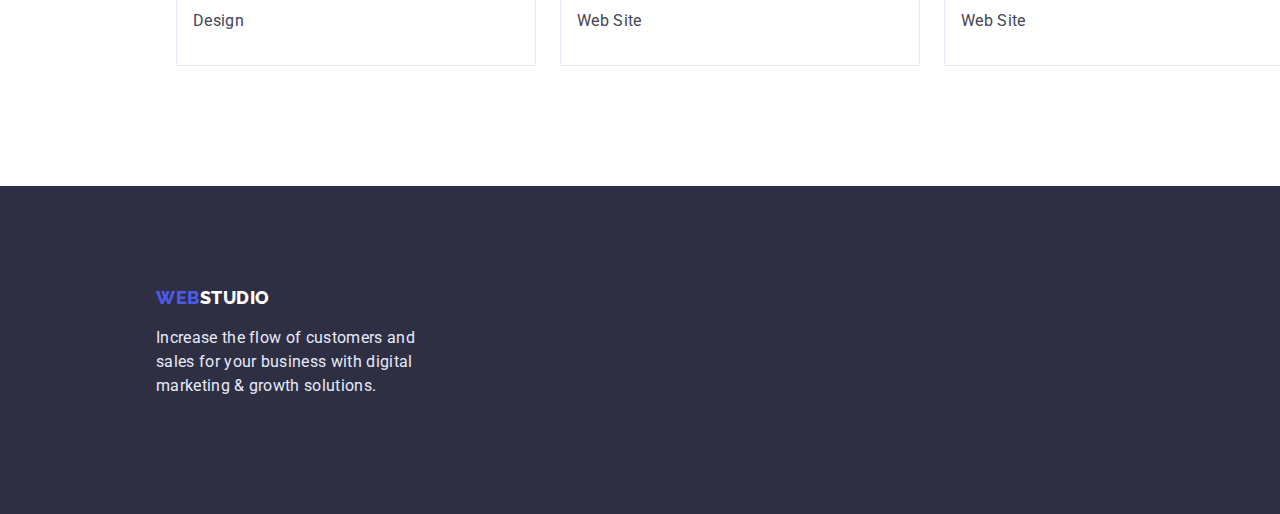
==== commit cfd79053: "Bottom border configuration; delete margin and adding padding of section number four." ====
--- a/portfolio.html
+++ b/portfolio.html
@@ -67,48 +67,68 @@
                 <ul class="list-style content">
                     <li>
                         <img src="./images/portfolio1.jpg" alt="Some Description" width="360">
-                        <h3 class="work-name">Banking App Interface Concept</h3>
-                        <p class="content-description">App</p>
+                        <div class="border">
+                            <h3 class="work-name">Banking App Interface Concept</h3>
+                            <p class="content-description">App</p>
+                        </div>
+                        
                     </li>
                     <li>
                         <img src="./images/portfolio2.jpg" alt="Some Description" width="360">
-                        <h3 class="work-name">Cashless Payment</h3>
-                        <p class="content-description">Marketing</p>
+                        <div class="border">
+                            <h3 class="work-name">Cashless Payment</h3>
+                            <p class="content-description">Marketing</p>
+                        </div>
+                        
                     </li>
                     <li>
                         <img src="./images/portfolio3.jpg" alt="Some Description" width="360">
-                        <h3 class="work-name">Meditaion App</h3>
-                        <p class="content-description">App</p>
+                        <div class="border">
+                            <h3 class="work-name">Meditaion App</h3>
+                            <p class="content-description">App</p>
+                        </div> 
                     </li>
                     <li>
                         <img src="./images/portfolio4.jpg" alt="Some Description" width="360">
-                        <h3 class="work-name">Taxi Service</h3>
-                        <p class="content-description">Marketing</p>
+                        <div class="border">
+                            <h3 class="work-name">Taxi Service</h3>
+                            <p class="content-description">Marketing</p>
+                        </div>                        
                     </li>
                     <li>
                         <img src="./images/portfolio5.jpg" alt="Some Description" width="360">
-                        <h3 class="work-name">Screen Illustrations</h3>
-                        <p class="content-description">Design</p>
+                        <div class="border">
+                            <h3 class="work-name">Screen Illustrations</h3>
+                            <p class="content-description">Design</p>
+                        </div>
                     </li>
                     <li>
                         <img src="./images/portfolio6.jpg" alt="Some Description" width="360">
-                        <h3 class="work-name">Online Courses</h3>
-                        <p class="content-description">Marketing</p>
+                        <div class="border">
+                            <h3 class="work-name">Online Courses</h3>
+                            <p class="content-description">Marketing</p>
+                        </div>                        
                     </li>
                     <li>
                         <img src="./images/portfolio7.jpg" alt="Some Description" width="360">
-                        <h3 class="work-name">Instagram Stories Concept</h3>
-                        <p class="content-description">Design</p>
+                        <div class="border">
+                            <h3 class="work-name">Instagram Stories Concept</h3>
+                            <p class="content-description">Design</p>
+                        </div>                        
                     </li>
                     <li>
                         <img src="./images/portfolio8.jpg" alt="Some Description" width="360">
-                        <h3 class="work-name">Organic Food</h3>
-                        <p class="content-description">Web Site</p>
+                        <div class="border">
+                           <h3 class="work-name">Organic Food</h3>
+                            <p class="content-description">Web Site</p> 
+                        </div>                        
                     </li>
                     <li>
                         <img src="./images/portfolio9.jpg" alt="Some Description" width="360">
-                        <h3 class="work-name">Fresh Coffee</h3>
-                        <p class="content-description">Web Site</p>
+                        <div class="border">
+                            <h3 class="work-name">Fresh Coffee</h3>
+                            <p class="content-description">Web Site</p>
+                        </div>                        
                     </li>
                 </ul>
             </section>    
--- a/css/styles.css
+++ b/css/styles.css
@@ -135,10 +135,10 @@
     display: flex;
     justify-content: center;
     column-gap: 24px;
+    padding-bottom: 120px;
 }
 .section:nth-child(4) {
     padding: 120px 156px;
-    margin-top: 120px;
 }
 .section:nth-child(4) > ul {
     display: flex;
@@ -281,6 +281,9 @@
     justify-content: center;
     margin-bottom: 120px;
 }
-.content > li {
-    border: 1px solid var(--cornflower);
+.border {
+    border-bottom: 1px solid var(--cornflower);
+    border-left: 1px solid var(--cornflower);
+    border-right: 1px solid var(--cornflower);
+    border-top: 1px solid white;
 }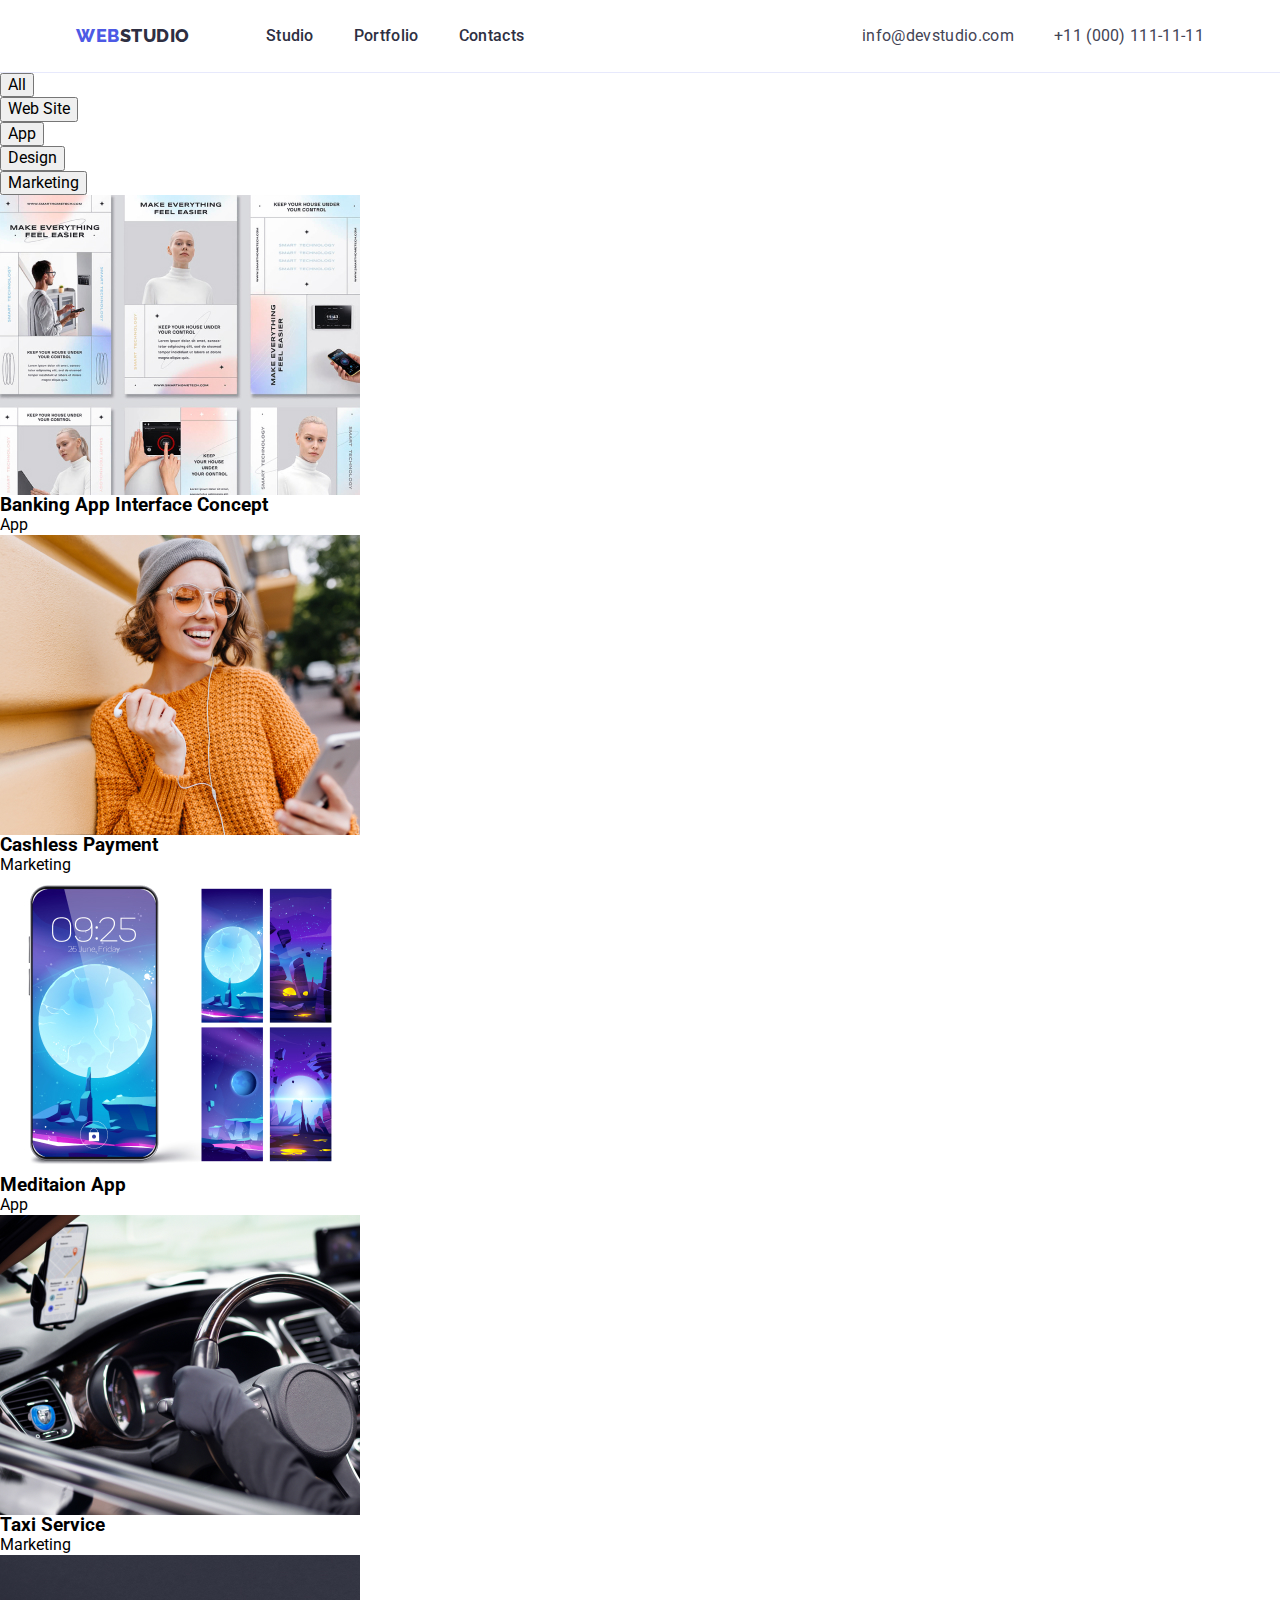
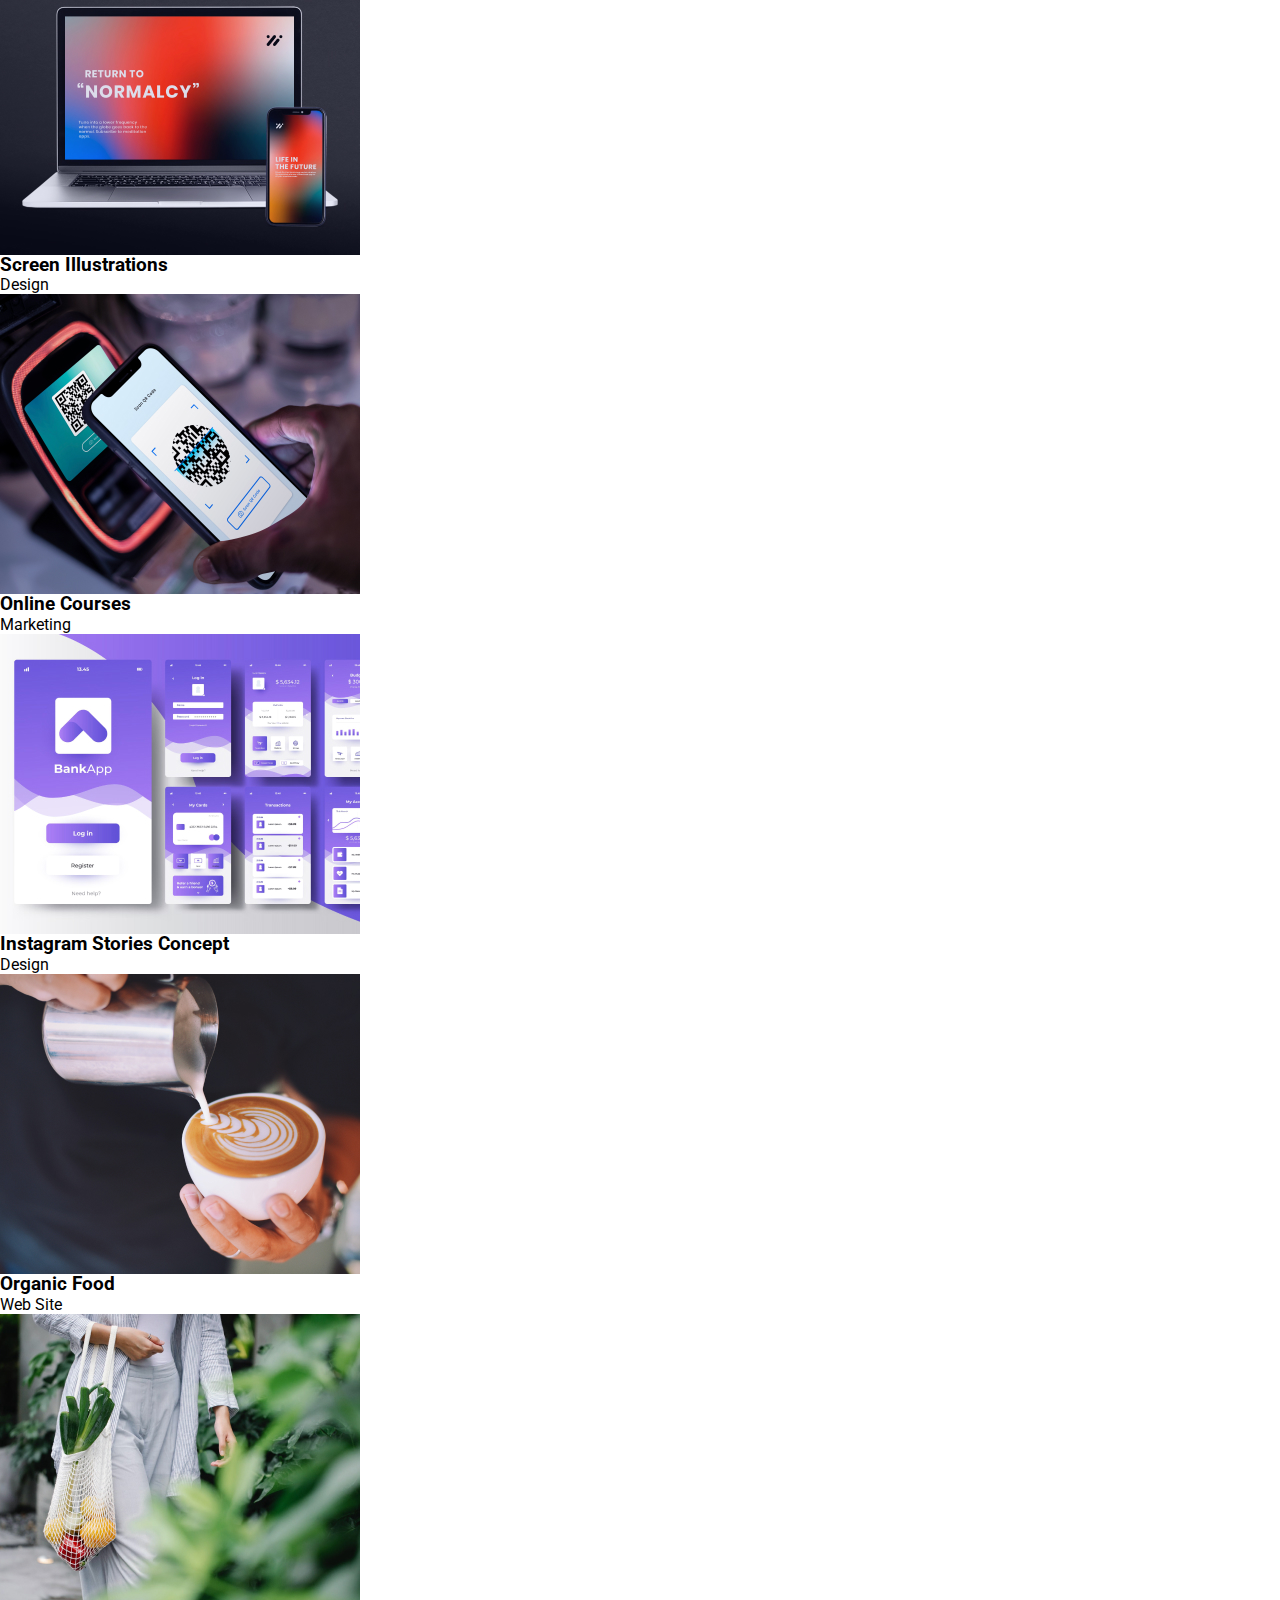
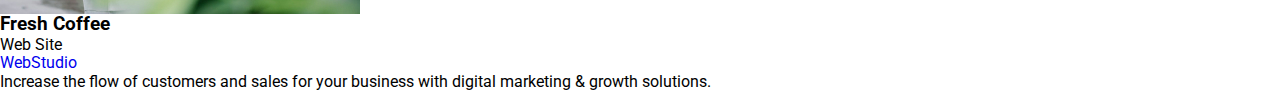
==== commit e5f4f1e1: "Done header part" ====
--- a/portfolio.html
+++ b/portfolio.html
@@ -13,35 +13,35 @@
 </head>
 <body>
 
-    <div class="container">
-
         <header class="header">
-            <nav class="nav">
-                <a href="./index.html" class="link logo-link">
-                    <span class="logo-web">Web</span>Studio  
-                </a>
-                <ul class="list-style links-list">
-                    <li>
-                        <a href="" class="link nav-link">Studio</a>
-                    </li>
-                    <li>
-                        <a href="./portfolio.html" class="link nav-link">Portfolio</a>
-                    </li>
-                    <li>
-                        <a href="" class="link nav-link">Contacts</a>
-                    </li>  
-                </ul>         
-            </nav> 
-            <address>
-                <ul class="list-style address">
-                    <li>
-                        <a href="mailto:info@devstudio.com" class="link contact-link">info@devstudio.com</a>  
-                    </li>
-                    <li>
-                        <a href="tel:+110001111111" class="link contact-link">+11 (000) 111-11-11</a> 
-                    </li>
-                </ul>
-            </address> 
+            <div class="container page-header-container">
+                <nav class="nav-bar">
+                    <a class="logo-link" href="./index.html">
+                        <span class="web-text">Web</span>Studio  
+                    </a>
+                    <ul class="list menu">
+                        <li class="menu-item">
+                            <a class="menu-item-link" href="">Studio</a>
+                        </li>
+                        <li class="menu-item">
+                            <a class="menu-item-link" href="./portfolio.html">Portfolio</a>
+                        </li>
+                        <li class="menu-item">
+                            <a class="menu-item-link" href="">Contacts</a>
+                        </li>  
+                    </ul>         
+                </nav> 
+                <address>
+                    <ul class="list list-contacts">
+                        <li class="list-contacts-item">
+                            <a class="contact-link" href="mailto:info@devstudio.com">info@devstudio.com</a>  
+                        </li>
+                        <li class="list-contacts-item">
+                            <a class="contact-link" href="tel:+110001111111">+11 (000) 111-11-11</a> 
+                        </li>
+                    </ul>
+                </address>
+            </div>
         </header>
     
         <main>
@@ -134,15 +134,11 @@
             </section>    
         </main>
         
-        <footer class="footer">
-            <a href="./index.html" class="link logo-link-footer">
-                <span class="logo-web">Web</span>Studio  
+        <footer>
+            <a href="./index.html">
+                <span>Web</span>Studio  
             </a>
-            <p class="footer-paragraf">Increase the flow of customers and sales for your business with digital marketing & growth solutions.</p>
+            <p>Increase the flow of customers and sales for your business with digital marketing & growth solutions.</p>
         </footer>
-
-    </div>
-
-
 </body>
 </html>--- a/css/styles.css
+++ b/css/styles.css
@@ -1,289 +1,138 @@
 :root {
     --iris: #4D5AE5;
+    --ocean: #404BBF;
     --navy-blue: #2E2F42;
     --green: #31D0AA;
     --slate: #434455;
     --light-slate: #8E8F99;
     --cornflower: #E7E9FC;
     --cloud: #F4F4FD;
-    --ocean: #404BBF;
+    --navy-blue-modal: #2E2F42;
+    --grey: #2E2F42;
+    
+    --primary-font: 'Roboto', sans-serif;
+    --secondary-font: 'Raleway', sans-serif;
+}
+
+h1, 
+h2, 
+h3, 
+h4 {
+    margin-top: 0;
+    margin-bottom: 0;
+}
+
+ol,
+ul,
+p {
+    margin-top: 0;
+    margin-bottom: 0;
+    padding-left: 0;
+}
+
+a {
+    text-decoration: none;
+}
+
+img {
+    display: block;
+}
+
+button {
+    cursor: pointer;
+}
+
+.list {
+    list-style: none;
 }
 
 body {
-    font-family: 'Roboto', sans-serif;
-    color: var(--slate);
-}
-ul {
-    margin: 0;
-}
-.container {
-    width: 1440px;
+    font-family: var(--primary-font);
 }
 
-.list-style {
-    list-style: none;
+.container {
+    width: 1158px;
+    margin-right: auto;
+    margin-left: auto;
+    padding-right: 15px;
+    padding-left: 15px;
 }
 
-            /*----------------*/
-            /*---LOGO STYLE---*/
-            /*----------------*/
-.logo-link,
-.logo-link-footer {
-    font-family: 'Raleway', sans-serif;
+/* ========================== HEADER ========================== */
+
+.header {
+    padding-top: 24px;
+    padding-bottom: 24px;
+    border-bottom: 1px solid #E7E9FC;
+}
+
+.page-header-container {
+    display: flex;
+    align-items: center;
+    justify-content: space-between;
+}
+
+.nav-bar {
+    display: flex;
+    align-items: center;
+}
+
+.menu {
+    display: flex;
+    align-items: center;
+}
+
+.list-contacts {
+    display: flex;
+    align-items: center;
+}
+
+.logo-link {
+    margin-right: 76px;
+    font-family: var(--secondary-font);
     font-weight: 800;
     font-size: 18px;
-    line-height: 1.3;
+    line-height: 24px;
+    display: flex;
+    align-items: center;
     letter-spacing: 0.03em;
     text-transform: uppercase;
     color: var(--navy-blue);
 }
-.logo-link-footer {
-    color: white;
-}
-.logo-web {
+
+.web-text {
     color: var(--iris);
 }
 
-            /*--------------------------*/
-            /*---HEADER STYLE SETTING---*/
-            /*--------------------------*/
+.menu-item:not(:last-child) {
+    margin-right: 40px;
+}
 
-.header {
-    display: flex;
-    align-items: center;
-    justify-content: space-around;
-    padding: 24px 0;
-    border-bottom: 1px solid var(--cornflower);
-}
-.nav {
-    display: flex;
-    align-items: center;
-}
-.links-list {
-    display: flex;
-    align-items: center;
-    gap: 40px;
-}
-.address {
-    display: flex;
-    align-items: center;
-    gap: 40px;
-}
-.link {
-    text-decoration: none;
-}
-.nav-link {
+.menu-item-link {
     font-weight: 500;
     font-size: 16px;
-    line-height: 1.5;
+    line-height: 24px;
+    letter-spacing: 0.02em;
     color: var(--navy-blue);
-    letter-spacing: 0.02em;
 }
-    .nav-link:hover {
-        color: var(--iris);
-    }
+
+.menu-item-link:hover {
+    color: var(--ocean);
+}
+
+.list-contacts-item:first-child {
+    margin-right: 40px;
+}
 
 .contact-link {
     font-style: normal;
+    font-weight: 400;
     font-size: 16px;
-    line-height: 1.5;
+    line-height: 24px;
     letter-spacing: 0.02em;
     color: var(--slate);
 }
+
 .contact-link:hover {
     color: var(--ocean);
 }
-
-            /*--------------------------*/
-            /*---FOOTER STYLE SETTING---*/
-            /*--------------------------*/
-.footer {
-    background-color: var(--navy-blue);
-    color: var(--cornflower);
-    padding: 100px 156px;
-}
-.footer-paragraf {
-    font-size: 16px;
-    line-height: 1.5;
-    letter-spacing: 0.02em;
-    width: 264px;
-    margin-top: 16px;
-}
-
-            /*-----------------------------*/
-            /*---MAIN PAGE STYLE SETTING---*/
-            /*-----------------------------*/
-
-.section:nth-child(1) {
-    display: flex;
-    flex-direction: column;
-    justify-content: center;
-    align-items: center;
-    padding: 188px 0;
-}
-.section:nth-child(2) > ul {
-    display: flex;
-    flex-direction: row;
-    justify-content: center;
-    column-gap: 24px;
-    padding: 120px 156px;
-}
-.section:nth-child(2) > ul > li {
-    width: 264px;
-}
-.section:nth-child(3) > ul {
-    display: flex;
-    justify-content: center;
-    column-gap: 24px;
-    padding-bottom: 120px;
-}
-.section:nth-child(4) {
-    padding: 120px 156px;
-}
-.section:nth-child(4) > ul {
-    display: flex;
-    justify-content: center;
-    column-gap: 24px;
-}
-.section:nth-child(4) > ul > li {
-    box-shadow: 0px 1px 6px rgba(46, 47, 66, 0.08), 0px 1px 1px rgba(46, 47, 66, 0.16), 0px 2px 1px rgba(46, 47, 66, 0.08);
-    border-radius: 0px 0px 4px 4px;
-    border: none;
-}
-.title-of-page {
-    background-color: var(--navy-blue);
-}
-.big-white-text {
-    width: 500px;
-    color: white;
-    font-weight: 700;
-    font-size: 56px;
-    line-height: 1.07;
-    letter-spacing: 0.02em;
-    text-align: center;
-    margin-bottom: 48px;
-}
-.order-btn {
-    background-color: var(--iris);
-    color: white;
-    font-family: 'Roboto', sans-serif;
-    font-weight: 500;
-    font-size: 16px;
-    line-height: 1.5;
-    letter-spacing: 0.04em;
-    margin: 0 auto;
-    padding: 16px 32px;
-    box-shadow: 0px 4px 4px rgba(0, 0, 0, 0.15);
-    border-radius: 4px;
-    border: none;
-}
-    .order-btn:hover {
-        cursor: pointer;
-        background-color: var(--ocean);
-    }
-
-
-.advantages-title {
-    font-weight: 500;
-    font-size: 20px;
-    line-height: 1.2;
-    color: var(--navy-blue);
-    letter-spacing: 0.02em;
-}
-.advantages-description {
-    font-size: 16px;
-    line-height: 1.5;
-    letter-spacing: 0.02em;
-    color: var(--slate);
-}
-.section-title {
-    font-weight: 700;
-    font-size: 36px;
-    line-height: 1.1;
-    text-align: center;
-    text-transform: capitalize;
-    letter-spacing: 0.02em;
-    color: var(--navy-blue);
-    margin-top: 0;
-    margin-bottom: 72px;
-}
-
-.our-team {
-    background-color: var(--cloud);
-}
-.our-team-item {
-    background-color: white;
-}
-.member-name,
-.work-name {
-    font-weight: 500;
-    font-size: 20px;
-    line-height: 1.2;
-    letter-spacing: 0.02em;
-    color: var(--navy-blue);
-    margin-top: 32px;
-    margin-bottom: 8px;
-}
-.member-name {
-    text-align: center;
-}
-.work-name {
-    margin-top: 32px;
-    margin-left: 16px;
-}
-.content-description {
-    font-size: 16px;
-    line-height: 1.5;
-    letter-spacing: 0.02em;
-    color: var(--slate);
-    margin-top: 0;
-    margin-bottom: 32px;
-    margin-left: 16px;
-}
-.our-team-item > .content-description {
-    text-align: center;
-}
-
-            /*----------------------------------*/
-            /*---PORTFOLIO PAGE STYLE SETTING---*/
-            /*----------------------------------*/
-
-.buttons {
-    display: flex;
-    column-gap: 24px;
-    justify-content: center;
-    padding-top: 96px;
-    padding-bottom: 72px; 
-}
-.button {
-    background-color: var(--cloud);
-    color: var(--iris);
-    font-family: 'Roboto', sans-serif;
-    font-weight: 500;
-    font-size: 16px;
-    line-height: 1.5;
-    text-align: center;
-    letter-spacing: 0.04em;
-    border: 1px solid var(--cornflower);
-    border-radius: 4px;
-    padding: 12px 24px;
-}
-    .button:hover {
-        background-color: var(--ocean);
-        color: white;
-        cursor: pointer;
-    }
-.content {
-    display: flex; 
-    column-gap: 24px;
-    row-gap: 48px;
-    flex-wrap: wrap;
-    justify-content: center;
-    margin-bottom: 120px;
-}
-.border {
-    border-bottom: 1px solid var(--cornflower);
-    border-left: 1px solid var(--cornflower);
-    border-right: 1px solid var(--cornflower);
-    border-top: 1px solid white;
-}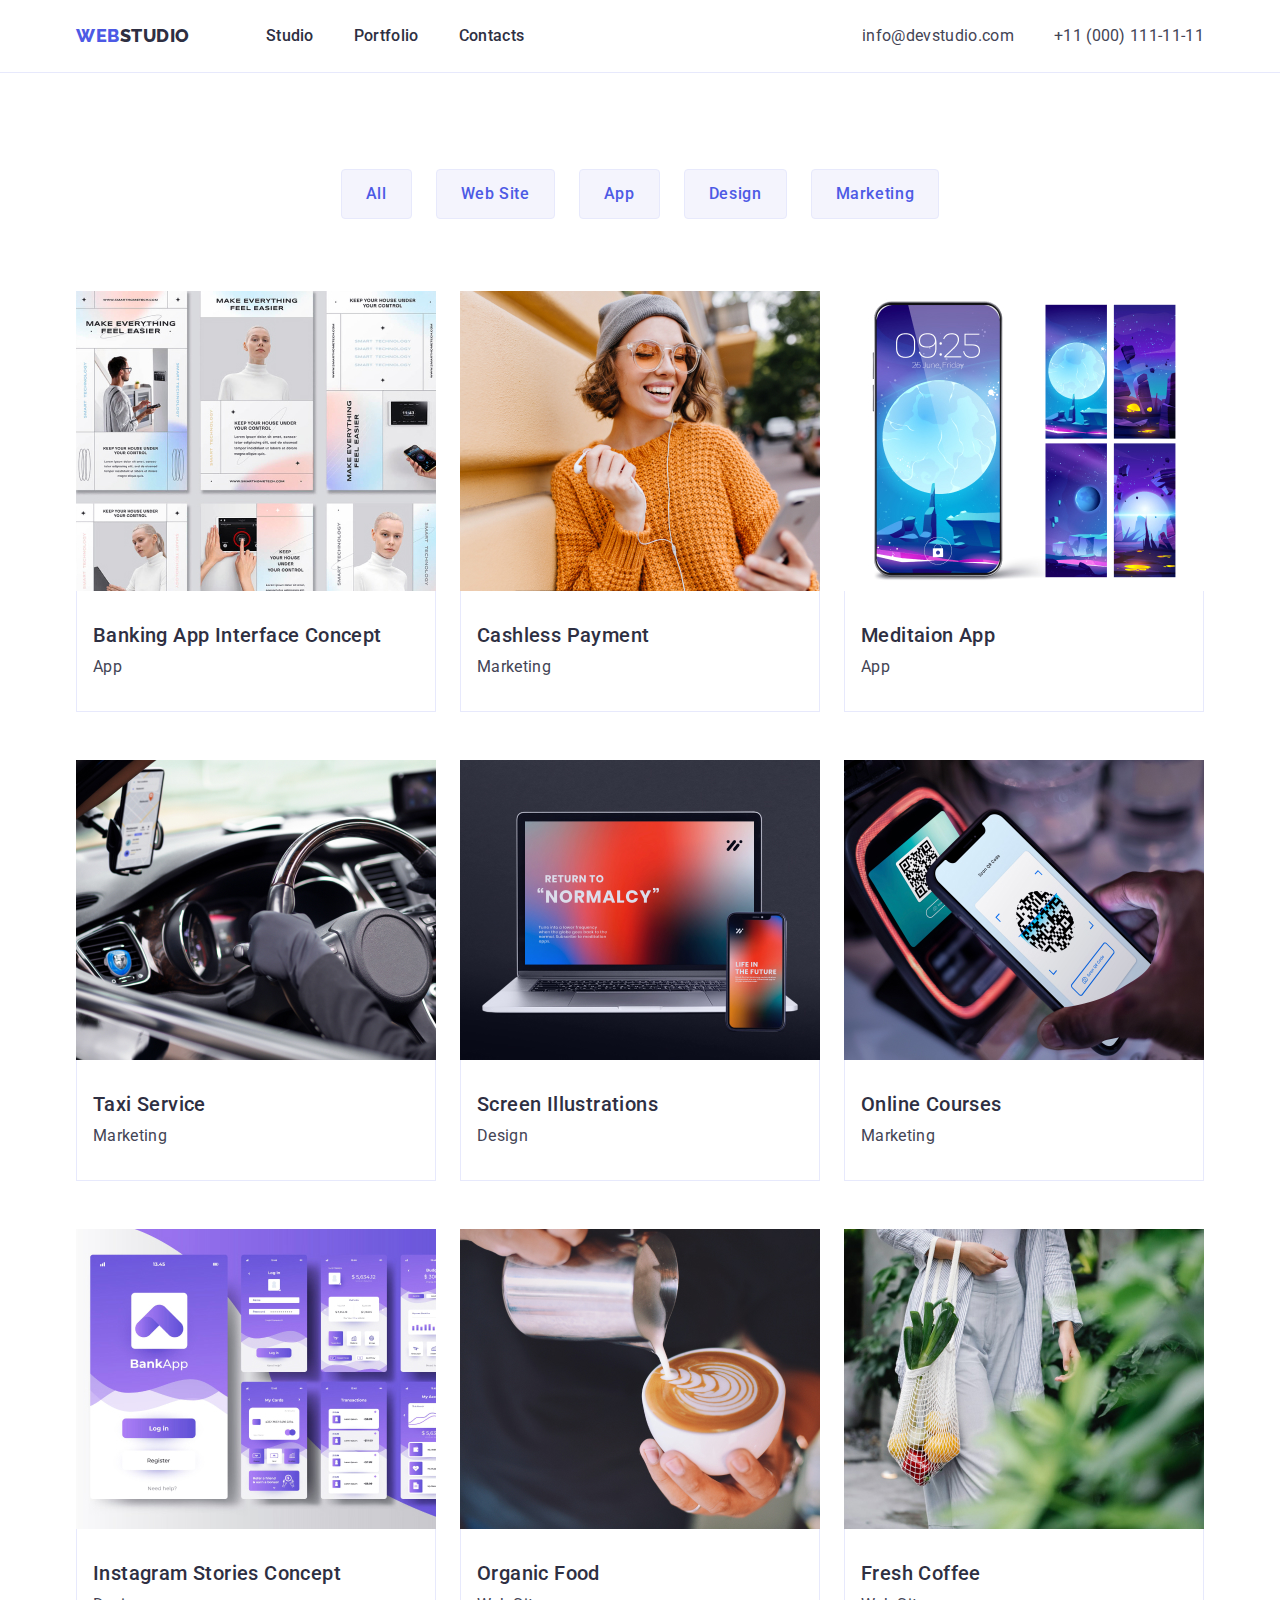
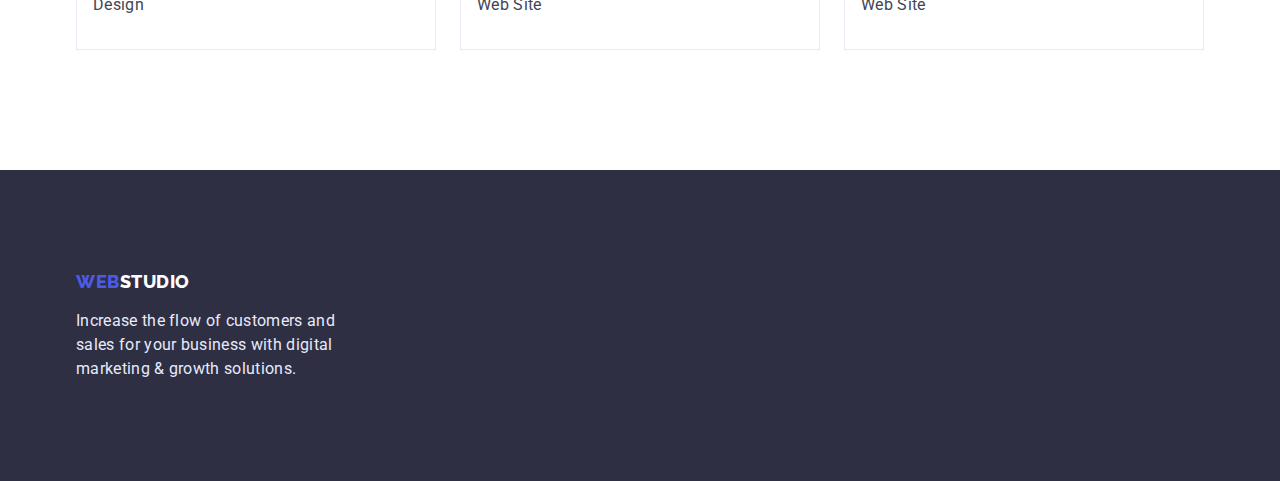
==== commit c5b6c69c: "Ultime changes of portfolio page" ====
--- a/portfolio.html
+++ b/portfolio.html
@@ -45,100 +45,104 @@
         </header>
     
         <main>
-            <section>
-                <ul class="buttons list-style">
-                    <li>
-                        <button class="button" type="button">All</button>
-                    </li>
-                    <li>
-                        <button class="button" type="button">Web Site</button>
-                    </li>
-                    <li>
-                        <button class="button" type="button">App</button>
-                    </li>
-                    <li>
-                        <button class="button" type="button">Design</button>
-                    </li>
-                    <li>
-                        <button class="button" type="button">Marketing</button>
-                    </li>
-                </ul>
-    
-                <ul class="list-style content">
-                    <li>
-                        <img src="./images/portfolio1.jpg" alt="Some Description" width="360">
-                        <div class="border">
-                            <h3 class="work-name">Banking App Interface Concept</h3>
-                            <p class="content-description">App</p>
-                        </div>
-                        
-                    </li>
-                    <li>
-                        <img src="./images/portfolio2.jpg" alt="Some Description" width="360">
-                        <div class="border">
-                            <h3 class="work-name">Cashless Payment</h3>
-                            <p class="content-description">Marketing</p>
-                        </div>
-                        
-                    </li>
-                    <li>
-                        <img src="./images/portfolio3.jpg" alt="Some Description" width="360">
-                        <div class="border">
-                            <h3 class="work-name">Meditaion App</h3>
-                            <p class="content-description">App</p>
-                        </div> 
-                    </li>
-                    <li>
-                        <img src="./images/portfolio4.jpg" alt="Some Description" width="360">
-                        <div class="border">
-                            <h3 class="work-name">Taxi Service</h3>
-                            <p class="content-description">Marketing</p>
-                        </div>                        
-                    </li>
-                    <li>
-                        <img src="./images/portfolio5.jpg" alt="Some Description" width="360">
-                        <div class="border">
-                            <h3 class="work-name">Screen Illustrations</h3>
-                            <p class="content-description">Design</p>
-                        </div>
-                    </li>
-                    <li>
-                        <img src="./images/portfolio6.jpg" alt="Some Description" width="360">
-                        <div class="border">
-                            <h3 class="work-name">Online Courses</h3>
-                            <p class="content-description">Marketing</p>
-                        </div>                        
-                    </li>
-                    <li>
-                        <img src="./images/portfolio7.jpg" alt="Some Description" width="360">
-                        <div class="border">
-                            <h3 class="work-name">Instagram Stories Concept</h3>
-                            <p class="content-description">Design</p>
-                        </div>                        
-                    </li>
-                    <li>
-                        <img src="./images/portfolio8.jpg" alt="Some Description" width="360">
-                        <div class="border">
-                           <h3 class="work-name">Organic Food</h3>
-                            <p class="content-description">Web Site</p> 
-                        </div>                        
-                    </li>
-                    <li>
-                        <img src="./images/portfolio9.jpg" alt="Some Description" width="360">
-                        <div class="border">
-                            <h3 class="work-name">Fresh Coffee</h3>
-                            <p class="content-description">Web Site</p>
-                        </div>                        
-                    </li>
-                </ul>
-            </section>    
+            <div class="container">
+                <section class="portfolio-section">
+                    <ul class="buttons list">
+                        <li>
+                            <button class="button" type="button">All</button>
+                        </li>
+                        <li>
+                            <button class="button" type="button">Web Site</button>
+                        </li>
+                        <li>
+                            <button class="button" type="button">App</button>
+                        </li>
+                        <li>
+                            <button class="button" type="button">Design</button>
+                        </li>
+                        <li>
+                            <button class="button" type="button">Marketing</button>
+                        </li>
+                    </ul>
+        
+                    <ul class="list portfolio-items">
+                        <li class="item-block">
+                            <img src="./images/portfolio1.jpg" alt="Some Description" width="360">
+                            <div class="image-info">
+                                <h3 class="work-name">Banking App Interface Concept</h3>
+                                <p class="work-status">App</p>
+                            </div>
+                            
+                        </li>
+                        <li>
+                            <img src="./images/portfolio2.jpg" alt="Some Description" width="360">
+                            <div class="image-info">
+                                <h3 class="work-name">Cashless Payment</h3>
+                                <p class="work-status">Marketing</p>
+                            </div>
+                            
+                        </li>
+                        <li>
+                            <img src="./images/portfolio3.jpg" alt="Some Description" width="360">
+                            <div class="image-info">
+                                <h3 class="work-name">Meditaion App</h3>
+                                <p class="work-status">App</p>
+                            </div> 
+                        </li>
+                        <li>
+                            <img src="./images/portfolio4.jpg" alt="Some Description" width="360">
+                            <div class="image-info">
+                                <h3 class="work-name">Taxi Service</h3>
+                                <p class="work-status">Marketing</p>
+                            </div>                        
+                        </li>
+                        <li>
+                            <img src="./images/portfolio5.jpg" alt="Some Description" width="360">
+                            <div class="image-info">
+                                <h3 class="work-name">Screen Illustrations</h3>
+                                <p class="work-status">Design</p>
+                            </div>
+                        </li>
+                        <li>
+                            <img src="./images/portfolio6.jpg" alt="Some Description" width="360">
+                            <div class="image-info">
+                                <h3 class="work-name">Online Courses</h3>
+                                <p class="work-status">Marketing</p>
+                            </div>                        
+                        </li>
+                        <li>
+                            <img src="./images/portfolio7.jpg" alt="Some Description" width="360">
+                            <div class="image-info">
+                                <h3 class="work-name">Instagram Stories Concept</h3>
+                                <p class="work-status">Design</p>
+                            </div>                        
+                        </li>
+                        <li>
+                            <img src="./images/portfolio8.jpg" alt="Some Description" width="360">
+                            <div class="image-info">
+                               <h3 class="work-name">Organic Food</h3>
+                                <p class="work-status">Web Site</p> 
+                            </div>                        
+                        </li>
+                        <li>
+                            <img src="./images/portfolio9.jpg" alt="Some Description" width="360">
+                            <div class="image-info">
+                                <h3 class="work-name">Fresh Coffee</h3>
+                                <p class="work-status">Web Site</p>
+                            </div>                        
+                        </li>
+                    </ul>
+                </section>
+            </div>
         </main>
         
-        <footer>
-            <a href="./index.html">
-                <span>Web</span>Studio  
-            </a>
-            <p>Increase the flow of customers and sales for your business with digital marketing & growth solutions.</p>
+        <footer class="footer">
+            <div class="container">
+                <a class="logo-link-footer" href="./index.html">
+                    <span class="web-text">Web</span>Studio  
+                </a>
+                <p class="footer-description">Increase the flow of customers and sales for your business with digital marketing &#38; growth solutions.</p>    
+            </div>
         </footer>
 </body>
 </html>--- a/css/styles.css
+++ b/css/styles.css
@@ -1,3 +1,5 @@
+/* ========================== GENERAL SETTINGS ========================== */
+
 :root {
     --iris: #4D5AE5;
     --ocean: #404BBF;
@@ -58,12 +60,28 @@
     padding-left: 15px;
 }
 
+.section {
+    padding-top: 120px;
+    padding-bottom: 120px;
+}
+
+.section-title {
+    font-weight: 700;
+    font-size: 36px;
+    line-height: 1.1;
+    text-align: center;
+    letter-spacing: 0.02em;
+    text-transform: capitalize;
+    color: var(--navy-blue);
+    margin-bottom: 72px;
+}
+
 /* ========================== HEADER ========================== */
 
 .header {
     padding-top: 24px;
     padding-bottom: 24px;
-    border-bottom: 1px solid #E7E9FC;
+    border-bottom: 1px solid var(--cornflower);
 }
 
 .page-header-container {
@@ -92,7 +110,7 @@
     font-family: var(--secondary-font);
     font-weight: 800;
     font-size: 18px;
-    line-height: 24px;
+    line-height: 1.3;
     display: flex;
     align-items: center;
     letter-spacing: 0.03em;
@@ -111,7 +129,7 @@
 .menu-item-link {
     font-weight: 500;
     font-size: 16px;
-    line-height: 24px;
+    line-height: 1.5;
     letter-spacing: 0.02em;
     color: var(--navy-blue);
 }
@@ -128,7 +146,7 @@
     font-style: normal;
     font-weight: 400;
     font-size: 16px;
-    line-height: 24px;
+    line-height: 1.5;
     letter-spacing: 0.02em;
     color: var(--slate);
 }
@@ -136,3 +154,237 @@
 .contact-link:hover {
     color: var(--ocean);
 }
+
+
+/* ========================== HERO SECTION ========================== */
+
+.hero-section {
+    padding-top: 188px;
+    padding-bottom: 188px;
+    display: flex;
+    flex-direction: column;
+    align-items: center;
+    background-color: var(--navy-blue);
+}
+.hero-title {
+    width: 500px;
+    font-weight: 700;
+    font-size: 56px;
+    line-height: 1.07;
+    text-align: center;
+    letter-spacing: 0.02em;
+    color: #fff;
+    margin-bottom: 48px;
+}
+
+.order-btn {
+    font-family: var(--primary-font);
+    font-style: normal;
+    font-weight: 500;
+    font-size: 16px;
+    line-height: 1.5;
+    display: flex;
+    align-items: center;
+    letter-spacing: 0.04em;
+    color: #fff;
+    padding: 16px 32px;
+    background: var(--iris);
+    box-shadow: 0px 4px 4px rgba(0, 0, 0, 0.15);
+    border: none;
+    border-radius: 4px;
+}
+
+.order-btn:hover {
+    background-color: var(--ocean);
+}
+
+
+/* ========================== ADVANTAGES SECTION ========================== */
+
+.advantages {
+    display: flex;
+    gap: 24px;
+}
+
+.advantages-section {
+    padding-bottom: 60px;
+}
+
+.advantage-title {
+    margin-bottom: 8px;
+    font-weight: 500;
+    font-size: 20px;
+    line-height: 1.2;
+    letter-spacing: 0.02em;
+    color: var(--navy-blue);
+}
+
+.advantage-description {
+    font-weight: 400;
+    font-size: 16px;
+    line-height: 1.5;
+    letter-spacing: 0.02em;
+}
+
+
+/* ========================== WHAT ARE WE DOING SECTION ========================== */
+
+.doing-list {
+    display: flex;
+    gap: 24px;
+}
+
+.doing-item {
+    width: calc((100% - 48px) / 3);
+}
+
+
+/* ========================== OUR TEAM SECTION ========================== */
+
+.team-section {
+    background-color: var(--cloud);
+}
+
+.employeers {
+    display: flex;
+    gap: 24px;
+}
+
+.character-box {
+    background: #fff;
+    box-shadow: 0px 1px 6px rgba(46, 47, 66, 0.08), 
+                0px 1px 1px rgba(46, 47, 66, 0.16), 
+                0px 2px 1px rgba(46, 47, 66, 0.08);
+    border-radius: 0px 0px 4px 4px;
+    }
+
+.character-info {
+    padding: 32px 16px;
+}
+
+.member-name {
+    font-weight: 500;
+    font-size: 20px;
+    line-height: 1.2;
+    text-align: center;
+    letter-spacing: 0.02em;
+    color: var(--navy-blue);
+    margin-bottom: 8px;
+}
+
+.member-status {
+    font-weight: 400;
+    font-size: 16px;
+    line-height: 1.5;
+    text-align: center;
+    letter-spacing: 0.02em;
+    color: var(--slate);
+}
+
+
+/* ========================== FOOTER ========================== */
+
+.footer {
+    background-color: var(--navy-blue);
+    padding-top: 100px;
+    padding-bottom: 100px;
+}
+
+.logo-link-footer {
+    margin-right: 76px;
+    font-family: var(--secondary-font);
+    font-weight: 800;
+    font-size: 18px;
+    line-height: 1.3;
+    display: flex;
+    align-items: center;
+    letter-spacing: 0.03em;
+    text-transform: uppercase;
+    color: #fff;
+    margin-bottom: 16px;
+}
+
+.footer-description {
+    font-weight: 400;
+    font-size: 16px;
+    line-height: 1.5;
+    letter-spacing: 0.02em;
+    color: var(--cornflower);
+    width: 264px;
+}
+
+
+/* ========================== PORTFOLIO PAGE ========================== */
+
+.portfolio-section {
+    padding-top: 96px;
+    padding-bottom: 120px;
+}
+
+.buttons {
+    display: flex;
+    gap: 24px;
+    justify-content: center;
+    align-items: center;
+    margin-bottom: 72px;
+}
+
+.button {
+    font-family: var(--primary-font);
+    font-style: normal;
+    font-weight: 500;
+    font-size: 16px;
+    line-height: 1.5;
+    display: flex;
+    align-items: center;
+    text-align: center;
+    letter-spacing: 0.04em;
+    color: var(--iris);
+    border: 1px solid var(--cornflower);
+    border-radius: 4px;
+    background-color: var(--cloud);
+    padding: 12px 24px;
+}
+
+.button:hover {
+    color: #fff;
+    background-color: var(--ocean);
+    box-shadow: 0px 3px 1px rgba(0, 0, 0, 0.1), 
+                0px 2px 1px rgba(0, 0, 0, 0.08), 
+                0px 2px 2px rgba(0, 0, 0, 0.12);
+    border-color: transparent;
+}
+
+.item-block {
+    width: calc((100% - 24px * 2) / 3);
+}
+
+.portfolio-items {
+    display: flex;
+    flex-wrap: wrap;
+    column-gap: 24px;
+    row-gap: 48px;
+}
+
+.image-info {
+    padding: 32px 16px;
+    border: 1px solid var(--cornflower);
+    border-top: none;
+}
+
+.work-name {
+    font-weight: 500;
+    font-size: 20px;
+    line-height: 1.2;
+    letter-spacing: 0.02em;
+    color: var(--navy-blue);
+    margin-bottom: 8px;
+}
+
+.work-status {
+    font-weight: 400;
+    font-size: 16px;
+    line-height: 1.5;
+    letter-spacing: 0.02em;
+    color: var(--slate);
+}